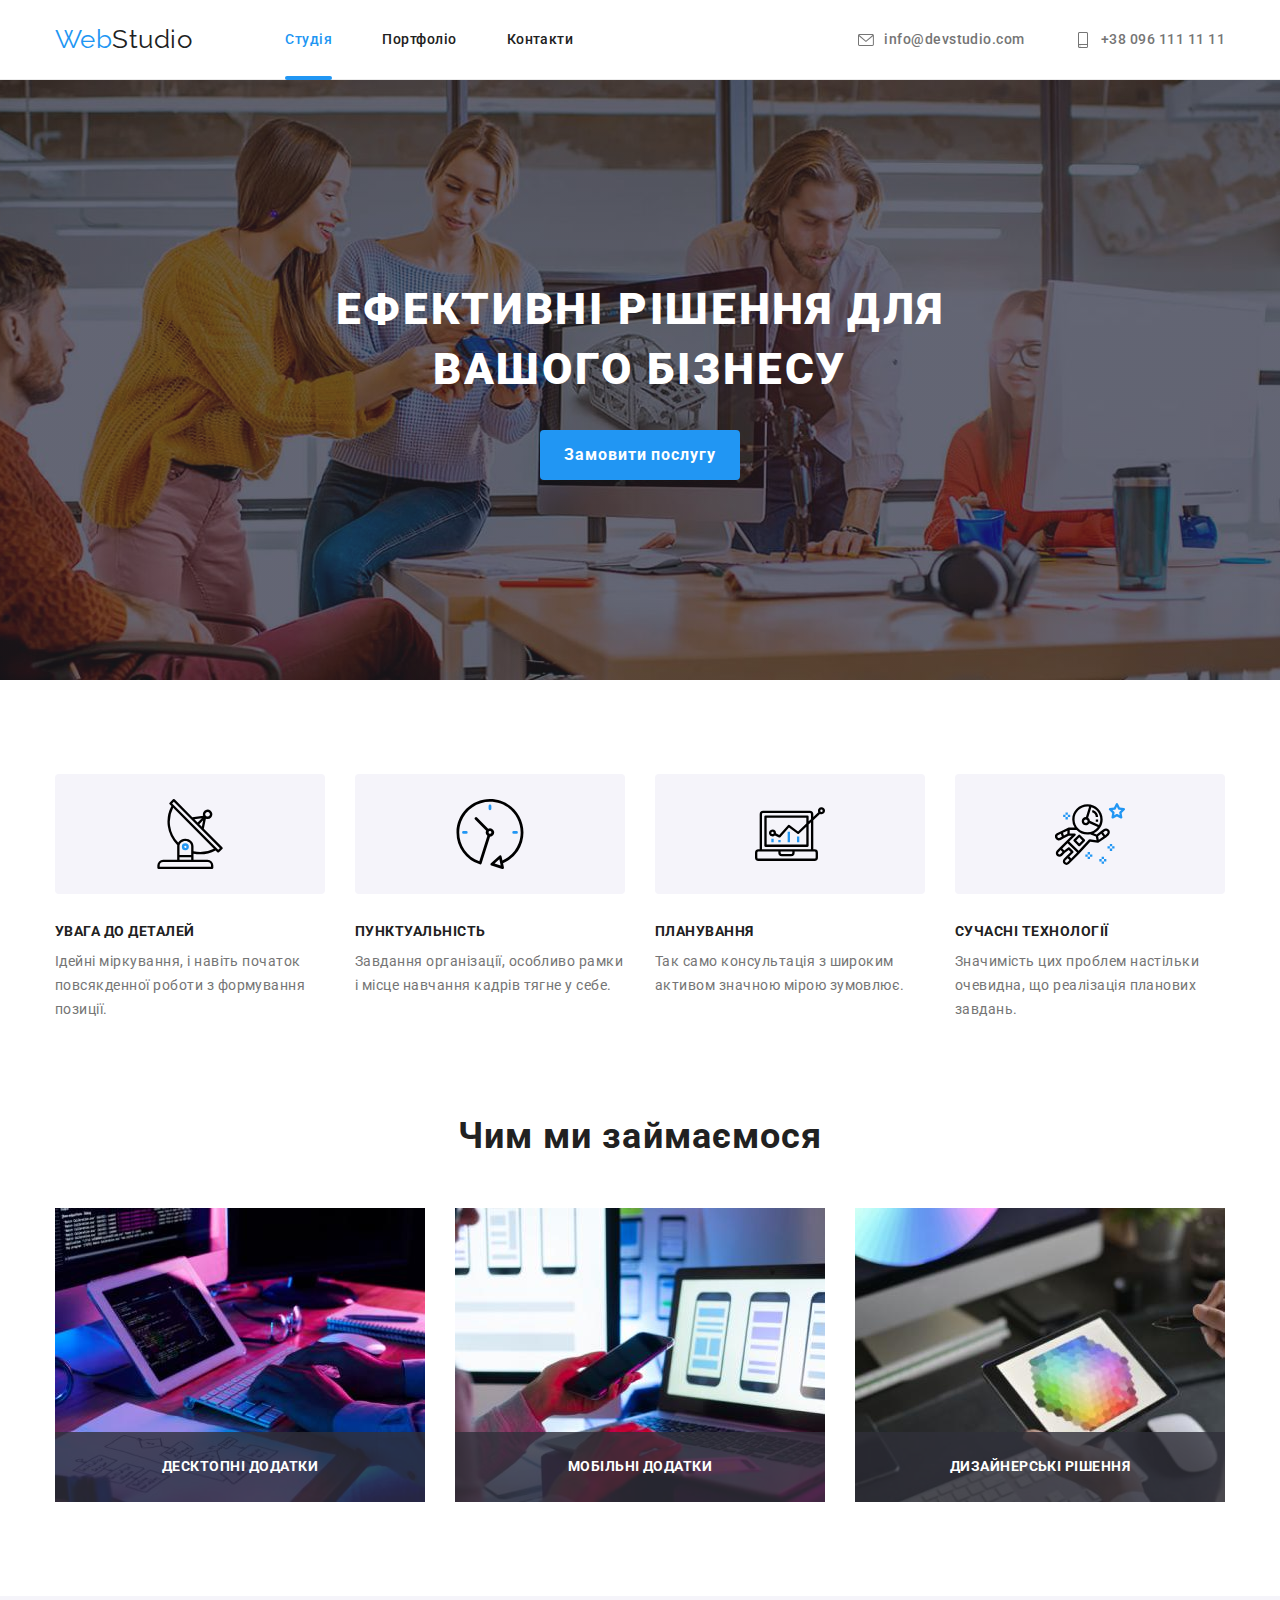
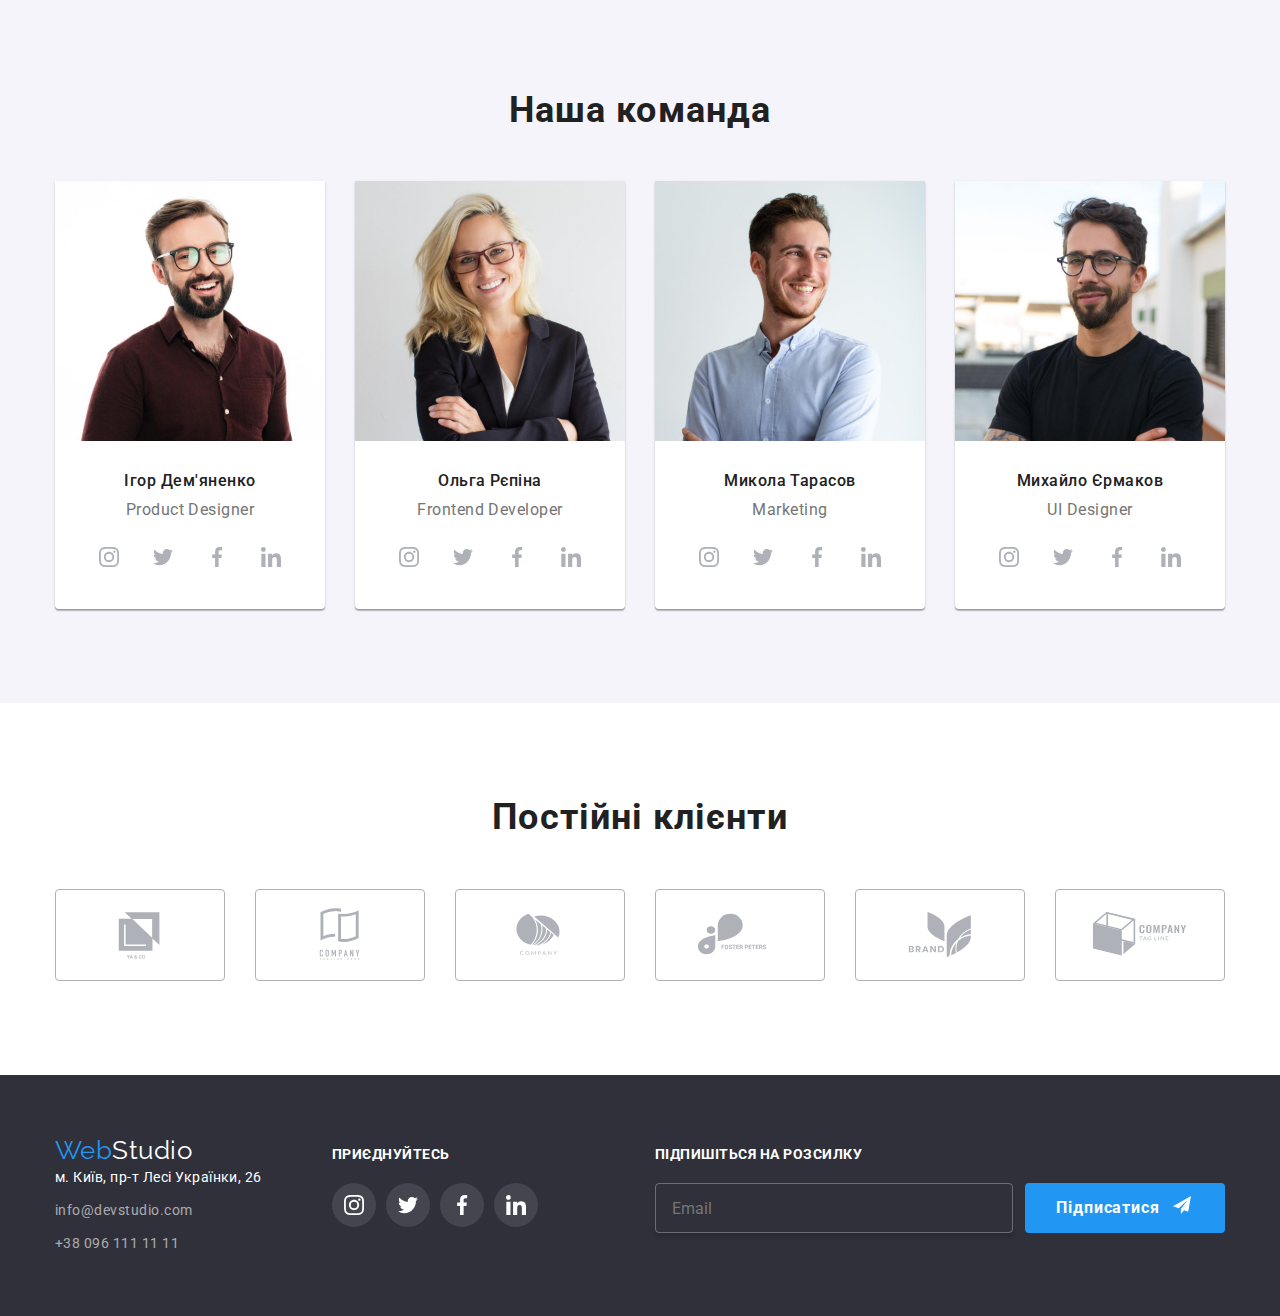
==== index.html @ f446b329 "hw7" ====
<!DOCTYPE html>
<html lang="ru">
  <head>
    <meta charset="UTF-8" />
    <meta http-equiv="X-UA-Compatible" content="IE=edge" />
    <meta name="viewport" content="width=device-width, initial-scale=1.0" />
    <title>Web Studio</title>
    <link href="https://fonts.googleapis.com/css2?family=Raleway:wght@700&family=Roboto:wght@400;500;700;900&display=swap"
      rel="stylesheet">
    <link rel="stylesheet" href="https://cdnjs.cloudflare.com/ajax/libs/modern-normalize/1.1.0/modern-normalize.min.css">
    <link rel="stylesheet" href="./css/main.min.css">
  </head>

  <body class="body">

    <!-- Header -->
    <header class="header">
      <div class="container container--header">
        <nav class="nav">
          <a href="./index.html" class="logo header__logo" lang="en"><span class="logo__word">Web</span>Studio</a>

          <ul class="menu list">
            <li class="menu__item"><a href="./index.html" class="menu__link link menu__item--current">Студія</a></li>
            <li class="menu__item"><a href="./portfolio.html" class="menu__link link">Портфоліо</a></li>
            <li class="menu__item"><a href="" class="menu__link link">Контакти</a></li>
          </ul>
        </nav>

        <ul class="contact list">
          <li class="contact__item">
            <a href="mailto:info@devstudio.com" class="contact__link link">
              <svg class="contact__icon" width="16" height="16">
                <use href="./images/icons.svg#envelope"></use>
              </svg>info@devstudio.com
            </a>
          </li>
          <li class="contact__item">
            <a href="tel:+380961111111" class="contact__link link">
              <svg class="contact__icon" width="16" height="16">
                <use href="./images/icons.svg#smartphone"></use>
              </svg>+38 096 111 11 11
            </a>
            </li>
        </ul>
      </div>
    </header>
    
    <!-- Main content -->
    <main class="main">
      
      <!-- Hero -->
      <section class="hero">
        <div class="container container--hero">
          <h1 class="hero__title">Ефективні рішення для вашого бізнесу</h1>
          <button type="button" class="btn" data-modal-open>Замовити послугу</button>
        </div>
      </section>
      
      <!-- Features -->
      <section class="feature">
        <div class="container">
          <h2 class="feature__heading visually-hidden">Особливості</h2>
          
          <ul class="feature__list list">
            <li class="feature__item">
              <div class="feature__thumb">
                <svg class="feature__icon">
                  <use href="./images/icons.svg#antenna"></use>
                </svg>
              </div>
              <h3 class="feature__title">УВАГА ДО ДЕТАЛЕЙ</h3>
              <p class="feature__text">Ідейні міркування, і навіть початок повсякденної роботи з формування позиції.</p>
            </li>
          
            <li class="feature__item">
              <div class="feature__thumb">
                <svg class="feature__icon">
                  <use href="./images/icons.svg#clock"></use>
                </svg>
              </div>
              <h3 class="feature__title">Пунктуальність</h3>
              <p class="feature__text">Завдання організації, особливо рамки і місце навчання кадрів тягне у себе.</p>
            </li>
          
            <li class="feature__item">
              <div class="feature__thumb">
                <svg class="feature__icon">
                  <use href="./images/icons.svg#diagram"></use>
                </svg>
              </div>
              <h3 class="feature__title">ПЛАНУВАННЯ</h3>
              <p class="feature__text">Так само консультація з широким активом значною мірою зумовлює.</p>
            </li>
          
            <li class="feature__item">
              <div class="feature__thumb">
                <svg class="feature__icon">
                  <use href="./images/icons.svg#astronaut"></use>
                </svg>
              </div>
              <h3 class="feature__title">СУЧАСНІ ТЕХНОЛОГІЇ</h3>
              <p class="feature__text">Значимість цих проблем настільки очевидна, що реалізація планових завдань.</p>
            </li>
          </ul>
        </div>
      </section>
      
      <!-- About -->
      <section class="about">
        <div class="container">
          <h2 class="about__heading">Чим ми займаємося</h2>
          
          <ul class="about__list list">
            <li class="about__item">
              <img class="img" src="./images/box1.jpg" alt="Десктопні додатки" width="370">
              <h3 class="about__title">Десктопні додатки</h3>
            </li>
            <li class="about__item">
              <img class="img" src="./images/box2.jpg" alt="Мобільні додатки" width="370">
              <h3 class="about__title">Мобільні додатки</h3>
            </li>
            <li class="about__item">
              <img class="img" src="./images/box3.jpg" alt="Дизайнерські рішення" width="370">
              <h3 class="about__title">Дизайнерські рішення</h3>
            </li>
          </ul>
        </div>
      </section>
      
      <!-- Team -->
      <section class="team">
        <div class="container">
          <h2 class="team__heading">Наша команда</h2>
          
          <ul class="team__list list">
            <li class="team__card">
              <img class="img" src="./images/igor-demyanenko.jpg" alt="Ігор Дем'яненко" width="270" height="260">
              <div class="team__card-desc">
                <h3 class="team__card-title">Ігор Дем'яненко</h3>
                <p lang="en" class="team__card-text">Product Designer</p>
                <ul class="social list">
                  <li class="social__item">
                    <a class="social__link" href="">
                      <svg class="social__icon">
                        <use href="./images/icons.svg#instagram"></use>
                      </svg>
                    </a>
                  </li>
                  <li class="social__item">
                    <a class="social__link" href="">
                      <svg class="social__icon">
                        <use href="./images/icons.svg#twitter"></use>
                      </svg>
                    </a>
                  </li>
                  <li class="social__item">
                    <a class="social__link" href="">
                      <svg class="social__icon">
                        <use href="./images/icons.svg#facebook"></use>
                      </svg>
                    </a>
                  </li>
                  <li class="social__item">
                    <a class="social__link" href="">
                      <svg class="social__icon">
                        <use href="./images/icons.svg#linkedin"></use>
                      </svg>
                    </a>
                  </li>
                </ul>
              </div>
            </li>
          
            <li class="team__card">
              <img class="img" src="./images/olga-repina.jpg" alt="Ольга Рєпіна" width="270" height="260">
              <div class="team__card-desc">
                <h3 class="team__card-title">Ольга Рєпіна</h3>
                <p lang="en" class="team__card-text">Frontend Developer</p>
                <ul class="social list">
                  <li class="social__item">
                    <a class="social__link" href="">
                      <svg class="social__icon">
                        <use href="./images/icons.svg#instagram"></use>
                      </svg>
                    </a>
                  </li>
                  <li class="social__item">
                    <a class="social__link" href="">
                      <svg class="social__icon">
                        <use href="./images/icons.svg#twitter"></use>
                      </svg>
                    </a>
                  </li>
                  <li class="social__item">
                    <a class="social__link" href="">
                      <svg class="social__icon">
                        <use href="./images/icons.svg#facebook"></use>
                      </svg>
                    </a>
                  </li>
                  <li class="social__item">
                    <a class="social__link" href="">
                      <svg class="social__icon">
                        <use href="./images/icons.svg#linkedin"></use>
                      </svg>
                    </a>
                  </li>
                </ul>
              </div>
            </li>
          
            <li class="team__card">
              <img class="img" src="./images/nikolay-tarasov.jpg" alt="Микола Тарасов" width="270" height="260">
              <div class="team__card-desc">
                <h3 class="team__card-title">Микола Тарасов</h3>
                <p lang="en" class="team__card-text">Marketing</p>
                <ul class="social list">
                  <li class="social__item">
                    <a class="social__link" href="">
                      <svg class="social__icon">
                        <use href="./images/icons.svg#instagram"></use>
                      </svg>
                    </a>
                  </li>
                  <li class="social__item">
                    <a class="social__link" href="">
                      <svg class="social__icon">
                        <use href="./images/icons.svg#twitter"></use>
                      </svg>
                    </a>
                  </li>
                  <li class="social__item">
                    <a class="social__link" href="">
                      <svg class="social__icon">
                        <use href="./images/icons.svg#facebook"></use>
                      </svg>
                    </a>
                  </li>
                  <li class="social__item">
                    <a class="social__link" href="">
                      <svg class="social__icon">
                        <use href="./images/icons.svg#linkedin"></use>
                      </svg>
                    </a>
                  </li>
                </ul>
              </div>
            </li>
          
            <li class="team__card">
              <img class="img" src="./images/mikhail-ermakov.jpg" alt="Михайло Єрмаков" width="270" height="260">
              <div class="team__card-desc">
                <h3 class="team__card-title">Михайло Єрмаков</h3>
                <p lang="en" class="team__card-text">UI Designer</p>
                <ul class="social list">
                  <li class="social__item">
                    <a class="social__link" href="">
                      <svg class="social__icon">
                        <use href="./images/icons.svg#instagram"></use>
                      </svg>
                    </a>
                  </li>
                  <li class="social__item">
                    <a class="social__link" href="">
                      <svg class="social__icon">
                        <use href="./images/icons.svg#twitter"></use>
                      </svg>
                    </a>
                  </li>
                  <li class="social__item">
                    <a class="social__link" href="">
                      <svg class="social__icon">
                        <use href="./images/icons.svg#facebook"></use>
                      </svg>
                    </a>
                  </li>
                  <li class="social__item">
                    <a class="social__link" href="">
                      <svg class="social__icon">
                        <use href="./images/icons.svg#linkedin"></use>
                      </svg>
                    </a>
                  </li>
                </ul>
              </div>
            </li>
          </ul>
        </div>
      </section>

      <!-- Clients -->
      <section class="client">
        <div class="container">
          <h2 class="client__heading">Постійні клієнти</h2>
      
          <ul class="client__list list">
            <li class="client__item">
              <a class="client__link link" href="">
                <svg class="client__icon">
                  <use href="./images/icons.svg#client-1"></use>
                </svg>
              </a>
            </li>
            <li class="client__item">
              <a class="client__link link" href="">
                <svg class="client__icon">
                  <use href="./images/icons.svg#client-2"></use>
                </svg>
              </a>
            </li>
            <li class="client__item">
              <a class="client__link link" href="">
                <svg class="client__icon">
                  <use href="./images/icons.svg#client-3"></use>
                </svg>
              </a>
            </li>
            <li class="client__item">
              <a class="client__link link" href="">
                <svg class="client__icon">
                  <use href="./images/icons.svg#client-4"></use>
                </svg>
              </a>
            </li>
            <li class="client__item">
              <a class="client__link link" href="">
                <svg class="client__icon">
                  <use href="./images/icons.svg#client-5"></use>
                </svg>
              </a>
            </li>
            <li class="client-list">
              <a class="client__link link" href="">
                <svg class="client__icon">
                  <use href="./images/icons.svg#client-6"></use>
                </svg>
              </a>
            </li>
          </ul>
        </div>
      </section>

    </main>
   
    <!-- Footer -->
    <footer class="footer">
      <div class="container container--footer">
        
        <div class="footer__wrap">
          <div class="footer__main">
          
            <!-- Footer Logo -->
            <a href="./index.html" class="logo logo--accent" lang="en"><span class="logo__word">Web</span>Studio</a>
          
            <!-- Address and contacts -->
            <address>
              <ul class="list">
                <li class="footer__item"><a class="footer__address" href="https://goo.gl/maps/BrZeRLE5wpfTbAKm7"
                    rel="nofollow noopener noreferrer">м. Київ, пр-т Лесі Українки, 26</a></li>
                <li class="footer__item"><a href="mailto:info@devstudio.com" class="footer__link link">info@devstudio.com</a></li>
                <li class="footer__item"><a href="tel:+380961111111" class="footer__link link">+38 096 111 11 11</a></li>
              </ul>
            </address>
          </div>
          
          <!-- Socials -->
          <div class="footer__join">
            <strong class="footer__title">приєднуйтесь</strong>
            <ul class="social list">
              <li class="social__item">
                <a class="social__link social__link--footer" href="">
                  <svg class="social__icon">
                    <use href="./images/icons.svg#instagram"></use>
                  </svg>
                </a>
              </li>
              <li class="social__item">
                <a class="social__link social__link--footer" href="">
                  <svg class="social__icon">
                    <use href="./images/icons.svg#twitter"></use>
                  </svg>
                </a>
              </li>
              <li class="social__item">
                <a class="social__link social__link--footer" href="">
                  <svg class="social__icon">
                    <use href="./images/icons.svg#facebook"></use>
                  </svg>
                </a>
              </li>
              <li class="social__item">
                <a class="social__link social__link--footer" href="">
                  <svg class="social__icon">
                    <use href="./images/icons.svg#linkedin"></use>
                  </svg>
                </a>
              </li>
            </ul>
          </div>
        </div>

        <!-- Subscribe -->
        <form action="#" class="subs-form js-speaker-form">
          <div class="subs-form__field">
            <label for="subs" class="subs-form__title footer__title">Підпишіться на розсилку</label>
            <input class="subs-form__input" type="email" name="email" id="subs" placeholder="Email">
          </div>
          <button type="submit" class="btn subs-form__btn">Підписатися
            <svg class="subs-form__icon" width="24" height="24">
              <use href="./images/icons.svg#send"></use>
            </svg>
          </button>
        </form>

      </div>
    </footer>  
    
    <!-- Modal Box -->
    <div class="backdrop backdrop--is-hidden" data-modal>
      <div class="modal">
        <button class="modal__btn" data-modal-close>
          <svg class="icon__close">
            <use href="./images/icons.svg#close"></use>
          </svg>
        </button>
    
        <form action="#" class="form js-speaker-form">
          <p class="form__title">Залиште свої дані, ми вам передзвонимо</p>
    
          <div class="form__field">
            <label for="name" class="form__label">Імя</label>
            <div class="form__wrap">
              <input class="form__input" type="text" name="name" id="name" required>
              <svg class="form__icon" width="18" height="18">
                <use href="./images/icons.svg#person"></use>
              </svg>
            </div>
          </div>
    
          <div class="form__field">
            <label for="phone" class="form__label">Телефон</label>
            <div class="form__wrap">
              <input class="form__input" type="tel" name="phone" id="phone">
              <svg class="form__icon" width="18" height="18">
                <use href="./images/icons.svg#phone"></use>
              </svg>
            </div>
          </div>
    
          <div class="form__field">
            <label for="email" class="form__label">Пошта</label>
            <div class="form__wrap">
              <input class="form__input" type="email" name="email" id="email" required>
              <svg class="form__icon" width="18" height="18">
                <use href="./images/icons.svg#email-form"></use>
              </svg>
            </div>
          </div>
    
          <div class="form__field form__field--textarea">
            <label class="form__label" for="comment">Комментар</label>
            <textarea class="form__textarea" name="comment" id="comment" placeholder="Введіть текст"></textarea>
          </div>
    
          <div class="form__checkbox">
            <input class="form__input-checkbox" type="checkbox" name="agreement" id="agreement" value="yes">
            <label for="agreement" class="form__label-checkbox">
              <span class="form__icon-check">
                <svg class="icon__check" width="16" height="15">
                  <use href="./images/icons.svg#icon-check"></use>
                </svg>
            </span>
            Погоджуюся з розсилкою та приймаю <a class="form__link" href="#"> Умови договору</a></label>
          </div>
    
          <button class="btn" type="submit">Відправити</button>
    
        </form>
      </div>
    </div>

    <script src="./js/header-fixed.js"></script>
    <script src="./js/modal.js"></script>
    <script src="./js/js-speaker-form.js"></script>
  </body>
</html>
---- css/main.min.css ----
:root{--main-font: Roboto, sans-serif;--logo-font: Raleway, sans-serif;--main-text-color: #212121;--secondary-text-color: #757575;--accent-color: #2196f3;--accent-text-and-bg-color: #ffffff;--footer-text-color: rgba(255, 255, 255, 0.6);--footer-bg-color: #2f303a;--section-bg-color: #f5f4fa;--bg-color-card: #eeeeee;--icon-color: #afb1b8;--bg-icon-color: rgba(255, 255, 255, 0.1);--btn-hover-color: #188ce8;--overlay-card-color: rgba(33, 150, 243, 0.9);--duration: 250ms;--timing-function: cubic-bezier(0.4, 0, 0.2, 1)}h1,h2,h3,h4,h5,h6,p,ul{margin:0}.img{display:block;max-width:100%;height:auto}.list{padding:0;list-style:none}.link{text-decoration:none}input:-webkit-autofill,input:-webkit-autofill:hover,input:-webkit-autofill:focus,input:-webkit-autofill:active{-webkit-transition:background-color 5000s ease-in-out 0s;transition:background-color 5000s ease-in-out 0s;-webkit-box-shadow:0 0 0px 1000px var(--bg-color-card) inset}.visually-hidden{position:absolute;width:1px;height:1px;margin:-1px;border:0;padding:0;white-space:nowrap;-webkit-clip-path:inset(100%);clip-path:inset(100%);clip:rect(0 0 0 0);overflow:hidden}.body{font-family:var(--main-font);letter-spacing:.03em;background-color:var(--accent-text-and-bg-color);color:var(--main-text-color)}.container{margin:0 auto;padding-left:15px;padding-right:15px;width:1200px}.container--header{display:-webkit-box;display:-ms-flexbox;display:flex}.container--hero{width:696px;text-align:center}.container--footer{display:-webkit-box;display:-ms-flexbox;display:flex;-webkit-box-align:baseline;-ms-flex-align:baseline;align-items:baseline}.logo{font-family:var(--logo-font);font-size:26px;line-height:1.19;text-decoration:none;color:var(--main-text-color);-webkit-transition-property:color;transition-property:color;-webkit-transition-duration:var(--duration);transition-duration:var(--duration);-webkit-transition-timing-function:var(--timing-function);transition-timing-function:var(--timing-function)}.logo__word{color:var(--accent-color)}.logo--accent{color:#fff;-webkit-transition-property:color;transition-property:color;-webkit-transition-duration:var(--duration);transition-duration:var(--duration);-webkit-transition-timing-function:var(--timing-function);transition-timing-function:var(--timing-function)}.nav{display:-webkit-box;display:-ms-flexbox;display:flex;margin-right:auto}.menu{display:-webkit-box;display:-ms-flexbox;display:flex}.menu__item:not(:last-child){margin-right:50px}.menu__link{display:block;padding:32px 0;position:relative;font-weight:500;font-size:14px;line-height:1.14;color:var(--main-text-color);-webkit-transition-property:color;transition-property:color;-webkit-transition-duration:var(--duration);transition-duration:var(--duration);-webkit-transition-timing-function:var(--timing-function);transition-timing-function:var(--timing-function)}.menu__link:hover,.menu__link:focus{color:var(--accent-color)}.menu__item--current{color:var(--accent-color)}.menu__item--current::after{content:"";position:absolute;left:0;bottom:0;width:100%;height:4px;background:var(--accent-color);border-radius:2px}.contact{display:-webkit-box;display:-ms-flexbox;display:flex}.contact__item:not(:last-child){margin-right:50px}.contact__link{display:-webkit-box;display:-ms-flexbox;display:flex;-webkit-box-align:center;-ms-flex-align:center;align-items:center;padding:32px 0;font-weight:500;font-size:14px;line-height:1.14;color:var(--secondary-text-color);-webkit-transition-property:color;transition-property:color;-webkit-transition-duration:var(--duration);transition-duration:var(--duration);-webkit-transition-timing-function:var(--timing-function);transition-timing-function:var(--timing-function)}.contact__link:hover,.contact__link:focus{color:var(--accent-color)}.contact__icon{margin-right:10px;fill:currentColor}.social{display:-webkit-box;display:-ms-flexbox;display:flex;-webkit-box-pack:center;-ms-flex-pack:center;justify-content:center}.social__item:not(:last-child){margin-right:10px}.social__link{display:-webkit-box;display:-ms-flexbox;display:flex;-webkit-box-pack:center;-ms-flex-pack:center;justify-content:center;-webkit-box-align:center;-ms-flex-align:center;align-items:center;width:44px;height:44px;color:var(--icon-color);border-radius:50%;-webkit-transition-property:color,background-color;transition-property:color,background-color;-webkit-transition-duration:var(--duration);transition-duration:var(--duration);-webkit-transition-timing-function:var(--timing-function);transition-timing-function:var(--timing-function)}.social__link:hover,.social__link:focus{color:var(--accent-text-and-bg-color);background-color:var(--accent-color)}.social__icon{width:20px;height:20px;fill:currentColor}.social__link--footer{color:var(--accent-text-and-bg-color);background-color:var(--bg-icon-color)}.client__heading,.team__heading,.about__heading{margin-bottom:50px;font-weight:700;font-size:36px;line-height:1.16;text-align:center;letter-spacing:.03em}.btn{padding:10px 0;min-width:200px;min-height:50px;font-family:inherit;font-size:inherit;text-align:center;font-weight:700;line-height:1.87;letter-spacing:.06em;color:var(--accent-text-and-bg-color);background-color:var(--accent-color);border:0;border-radius:4px;cursor:pointer;-webkit-transition-property:color,background-color,-webkit-box-shadow;transition-property:color,background-color,-webkit-box-shadow;transition-property:color,background-color,box-shadow;transition-property:color,background-color,box-shadow,-webkit-box-shadow;-webkit-transition-duration:var(--duration);transition-duration:var(--duration);-webkit-transition-timing-function:var(--timing-function);transition-timing-function:var(--timing-function)}.btn:hover,.btn:focus{background-color:var(--btn-hover-color);-webkit-box-shadow:0px 4px 4px rgba(0,0,0,.15);box-shadow:0px 4px 4px rgba(0,0,0,.15)}.subs-form__btn{display:-webkit-box;display:-ms-flexbox;display:flex;-webkit-box-pack:center;-ms-flex-pack:center;justify-content:center;-webkit-box-align:center;-ms-flex-align:center;align-items:center;padding:10px 0}.filter__btn{padding:6px 22px;font-weight:500;line-height:1.62;background-color:var(--section-bg-color);border:0;border-radius:4px;cursor:pointer;-webkit-transition-property:color,background-color,-webkit-box-shadow;transition-property:color,background-color,-webkit-box-shadow;transition-property:color,background-color,box-shadow;transition-property:color,background-color,box-shadow,-webkit-box-shadow;-webkit-transition-duration:var(--duration);transition-duration:var(--duration);-webkit-transition-timing-function:var(--timing-function);transition-timing-function:var(--timing-function)}.filter__btn:hover,.filter__btn:focus,.filter__btn--current{background-color:var(--accent-color);color:var(--accent-text-and-bg-color);-webkit-box-shadow:0px 4px 4px rgba(0,0,0,.25);box-shadow:0px 4px 4px rgba(0,0,0,.25)}.hero{display:-webkit-box;display:-ms-flexbox;display:flex;-webkit-box-pack:center;-ms-flex-pack:center;justify-content:center;-webkit-box-align:center;-ms-flex-align:center;align-items:center;max-width:1600px;min-height:600px;margin-right:auto;margin-left:auto;background-color:var(--footer-bg-color);background-image:-webkit-gradient(linear, left top, right top, from(rgba(47, 48, 58, 0.4)), to(rgba(47, 48, 58, 0.4))),url(../images/main-bg.jpg);background-image:linear-gradient(to right, rgba(47, 48, 58, 0.4), rgba(47, 48, 58, 0.4)),url(../images/main-bg.jpg);background-repeat:no-repeat;background-position:center;background-size:cover}.hero__title{margin-bottom:30px;font-weight:900;font-size:44px;line-height:1.36;letter-spacing:.06em;text-transform:uppercase;color:var(--accent-text-and-bg-color)}.feature{padding-top:94px;padding-bottom:94px}.feature__list{display:-webkit-box;display:-ms-flexbox;display:flex;-ms-flex-wrap:wrap;flex-wrap:wrap;margin-right:-30px}.feature__item{-ms-flex-preferred-size:calc((100% - 120px)/4);flex-basis:calc((100% - 120px)/4);margin-right:30px}.feature__thumb{display:-webkit-box;display:-ms-flexbox;display:flex;-webkit-box-pack:center;-ms-flex-pack:center;justify-content:center;-webkit-box-align:center;-ms-flex-align:center;align-items:center;margin-bottom:30px;width:100%;height:120px;background-color:var(--section-bg-color);border-radius:4px}.feature__icon{width:70px;height:70px}.feature__title{margin-bottom:10px;font-weight:700;font-size:14px;line-height:1.14;text-transform:uppercase}.feature__text{font-size:14px;line-height:1.71;color:var(--secondary-text-color)}.about{padding-top:0;padding-bottom:94px}.about__list{display:-webkit-box;display:-ms-flexbox;display:flex}.about__item{position:relative}.about__item:not(:nth-child(3n)){margin-right:30px}.about__title{position:absolute;bottom:0;right:0;display:-webkit-box;display:-ms-flexbox;display:flex;-webkit-box-pack:center;-ms-flex-pack:center;justify-content:center;-webkit-box-align:center;-ms-flex-align:center;align-items:center;margin-bottom:0;width:100%;height:70px;font-size:14px;text-transform:uppercase;color:var(--accent-text-and-bg-color);background:rgba(47,48,58,.8)}.team{padding-top:94px;padding-bottom:94px;background-color:var(--section-bg-color)}.team__list{display:-webkit-box;display:-ms-flexbox;display:flex;margin-right:-30px;margin-bottom:-30px}.team__card{-ms-flex-preferred-size:calc((100% - 120px)/4);flex-basis:calc((100% - 120px)/4);margin-right:30px;margin-bottom:30px;background-color:var(--accent-text-and-bg-color);-webkit-box-shadow:0px 1px 3px rgba(0,0,0,.12),0px 1px 1px rgba(0,0,0,.14),0px 2px 1px rgba(0,0,0,.2);box-shadow:0px 1px 3px rgba(0,0,0,.12),0px 1px 1px rgba(0,0,0,.14),0px 2px 1px rgba(0,0,0,.2);border-radius:0px 0px 4px 4px}.team__card-desc{padding:30px 32px}.team__card-title{margin-bottom:10px;font-size:16px;font-weight:500;line-height:1.19;text-align:center}.team__card-text{margin-bottom:16px;font-size:16px;line-height:1.19;text-align:center;color:var(--secondary-text-color)}.client{padding-top:94px;padding-bottom:94px}.client__list{display:-webkit-box;display:-ms-flexbox;display:flex}.client__item:not(:last-child){margin-right:30px}.client__link{display:-webkit-box;display:-ms-flexbox;display:flex;-webkit-box-pack:center;-ms-flex-pack:center;justify-content:center;-webkit-box-align:center;-ms-flex-align:center;align-items:center;width:170px;height:92px;color:var(--icon-color);border:1px solid var(--icon-color);border-radius:4px;-webkit-transition-property:color,border-color;transition-property:color,border-color;-webkit-transition-duration:var(--duration);transition-duration:var(--duration);-webkit-transition-timing-function:var(--timing-function);transition-timing-function:var(--timing-function)}.client__link:hover,.client__link:focus{color:var(--accent-color);border-color:var(--accent-color)}.client__icon{width:106px;height:60px;fill:currentColor}.subs-form{display:-webkit-box;display:-ms-flexbox;display:flex;-webkit-box-align:end;-ms-flex-align:end;align-items:end;margin-left:auto}.subs-form__input{margin-right:12px;padding:15px 16px;width:358px;height:50px;border:1px solid rgba(255,255,255,.3);border-radius:4px;background-color:rgba(0,0,0,0);color:var(--accent-text-and-bg-color);-webkit-box-shadow:0px 4px 4px rgba(0,0,0,.15);box-shadow:0px 4px 4px rgba(0,0,0,.15);-webkit-transition-property:border-color;transition-property:border-color;-webkit-transition-duration:var(--duration);transition-duration:var(--duration);-webkit-transition-timing-function:var(--timing-function);transition-timing-function:var(--timing-function)}.subs-form__input:hover,.subs-form__input:focus{border-color:var(--accent-color);outline:-webkit-focus-ring-color auto 0px}.subs-form__icon{margin-left:10px}.filter{display:-webkit-box;display:-ms-flexbox;display:flex;-webkit-box-pack:center;-ms-flex-pack:center;justify-content:center;margin-bottom:50px}.filter__item:not(:last-child){margin-right:8px}.portfolio__section{padding-top:94px;padding-bottom:94px}.portfolio{display:-webkit-box;display:-ms-flexbox;display:flex;-ms-flex-wrap:wrap;flex-wrap:wrap;margin:-15px}.portfolio-card{margin:15px;-ms-flex-preferred-size:calc((100% - 90px)/3);flex-basis:calc((100% - 90px)/3)}.portfolio-card__link{display:block;color:var(--main-text-color);text-decoration:none;-webkit-transition-property:-webkit-box-shadow;transition-property:-webkit-box-shadow;transition-property:box-shadow;transition-property:box-shadow, -webkit-box-shadow;-webkit-transition-duration:var(--duration);transition-duration:var(--duration);-webkit-transition-timing-function:var(--timing-function);transition-timing-function:var(--timing-function)}.portfolio-card__link:hover,.portfolio-card__link:focus{-webkit-box-shadow:0px 1px 1px rgba(0,0,0,.12),0px 4px 4px rgba(0,0,0,.06),1px 4px 6px rgba(0,0,0,.16);box-shadow:0px 1px 1px rgba(0,0,0,.12),0px 4px 4px rgba(0,0,0,.06),1px 4px 6px rgba(0,0,0,.16)}.portfolio-card__thumb{position:relative;height:100%;overflow:hidden}.overlay{position:absolute;left:0;bottom:0;width:100%;height:100%;background:var(--overlay-card-color);-webkit-transform:translateY(101%);transform:translateY(101%);-webkit-transition-property:-webkit-transform;transition-property:-webkit-transform;transition-property:transform;transition-property:transform, -webkit-transform;-webkit-transition-duration:var(--duration);transition-duration:var(--duration);-webkit-transition-timing-function:var(--timing-function);transition-timing-function:var(--timing-function);overflow-y:auto}.overlay__text{padding:63px 24px 24px;text-align:left;font-size:18px;line-height:1.56;color:var(--accent-text-and-bg-color)}.portfolio-card__link:hover .overlay,.portfolio-card__link:focus .overlay{-webkit-transform:translateY(0);transform:translateY(0)}.portfolio-card__body{padding:20px 24px;border:1px solid var(--bg-color-card);border-top:0}.portfolio-card__title{font-size:18px;line-height:2;letter-spacing:.06em}.portfolio-card__text{font-size:16px;line-height:1.87;color:var(--secondary-text-color)}.header{position:fixed;top:0;left:0;z-index:2;width:100%;border-bottom:1px solid #ececec;max-height:80px;background-color:var(--accent-text-and-bg-color)}.header__logo{padding:24px 0;margin-right:93px}.footer{padding:60px 0;background-color:var(--footer-bg-color)}.footer__wrap{display:-webkit-box;display:-ms-flexbox;display:flex;-webkit-box-align:baseline;-ms-flex-align:baseline;align-items:baseline}.footer__main{margin-right:70px}.footer__logo{display:block;margin-bottom:20px;color:var(--accent-text-and-bg-color)}.footer__item:not(:last-child){margin-bottom:9px}.footer__link{font-size:14px;line-height:1.71;font-style:normal;color:var(--footer-text-color);-webkit-transition-property:color;transition-property:color;-webkit-transition-duration:var(--duration);transition-duration:var(--duration);-webkit-transition-timing-function:var(--timing-function);transition-timing-function:var(--timing-function)}.footer__link:hover,.footer__link:focus{color:var(--accent-color)}.footer__address{font-size:14px;line-height:1.71;font-style:normal;color:var(--accent-text-and-bg-color);text-decoration:none;-webkit-transition-property:color;transition-property:color;-webkit-transition-duration:var(--duration);transition-duration:var(--duration);-webkit-transition-timing-function:var(--timing-function);transition-timing-function:var(--timing-function)}.footer__address:hover,.footer__address:focus{color:var(--accent-color)}.footer__title{display:block;margin-bottom:20px;color:var(--accent-text-and-bg-color);font-weight:700;font-size:14px;line-height:1.14;text-transform:uppercase;cursor:default}.backdrop{position:fixed;top:0;left:0;z-index:3;width:100%;height:100%;background:rgba(0,0,0,.2);opacity:1;-webkit-transition-property:opacity;transition-property:opacity;-webkit-transition-duration:var(--duration);transition-duration:var(--duration);-webkit-transition-timing-function:var(--timing-function);transition-timing-function:var(--timing-function)}.backdrop--is-hidden{opacity:0;pointer-events:none}.modal{position:absolute;left:50%;top:50%;width:528px;height:581px;padding:40px;text-align:center;background-color:var(--accent-text-and-bg-color);-webkit-box-shadow:0px 1px 3px rgba(0,0,0,.12),0px 1px 1px rgba(0,0,0,.14),0px 2px 1px rgba(0,0,0,.2);box-shadow:0px 1px 3px rgba(0,0,0,.12),0px 1px 1px rgba(0,0,0,.14),0px 2px 1px rgba(0,0,0,.2);border-radius:4px;-webkit-transform:translate(-50%, -50%) scale(1);transform:translate(-50%, -50%) scale(1);-webkit-transition-property:-webkit-transform;transition-property:-webkit-transform;transition-property:transform;transition-property:transform, -webkit-transform;-webkit-transition-duration:var(--duration);transition-duration:var(--duration);-webkit-transition-timing-function:var(--timing-function);transition-timing-function:var(--timing-function)}.modal .backdrop--is-hidden{-webkit-transform:translate(-50%, -50%) scale(1.2);transform:translate(-50%, -50%) scale(1.2)}.icon__close{width:18px;height:18px;fill:currentColor}.form__title{display:block;margin-bottom:12px;font-size:20px;font-weight:700}.form__field{margin-bottom:10px;text-align:left}.form__field--textarea{margin-bottom:20px}.form__label{display:block;margin-bottom:4px;font-size:12px;line-height:1.17;letter-spacing:.01em;color:var(--secondary-text-color)}.form__wrap{position:relative}.form__input{padding-left:42px;width:100%;height:40px;background-color:rgba(0,0,0,0);border-radius:4px;border:1px solid rgba(33,33,33,.2);-webkit-transition-property:border-color;transition-property:border-color;-webkit-transition-duration:var(--duration);transition-duration:var(--duration);-webkit-transition-timing-function:var(--timing-function);transition-timing-function:var(--timing-function)}.form__input:hover,.form__input:focus{border-color:var(--accent-color);outline:-webkit-focus-ring-color auto 0px}.form__icon{position:absolute;left:0;top:50%;-webkit-transform:translate(50%, -50%);transform:translate(50%, -50%);width:18px;height:18px;fill:currentColor;-webkit-transition-property:fill;transition-property:fill;-webkit-transition-duration:var(--duration);transition-duration:var(--duration);-webkit-transition-timing-function:var(--timing-function);transition-timing-function:var(--timing-function)}.form__field:hover .form__icon,.form__field:focus .form__icon{fill:var(--accent-color)}.form__textarea{display:block;padding:12px 16px;width:100%;height:120px;font-size:12px;resize:none;background-color:rgba(0,0,0,0);border:1px solid rgba(33,33,33,.2);border-radius:4px;-webkit-transition-property:border-color;transition-property:border-color;-webkit-transition-duration:var(--duration);transition-duration:var(--duration);-webkit-transition-timing-function:var(--timing-function);transition-timing-function:var(--timing-function)}.form__textarea::-webkit-input-placeholder{font-size:14px;line-height:1.14;letter-spacing:.01em;color:rgba(117,117,117,.5)}.form__textarea::-moz-placeholder{font-size:14px;line-height:1.14;letter-spacing:.01em;color:rgba(117,117,117,.5)}.form__textarea:-ms-input-placeholder{font-size:14px;line-height:1.14;letter-spacing:.01em;color:rgba(117,117,117,.5)}.form__textarea::-ms-input-placeholder{font-size:14px;line-height:1.14;letter-spacing:.01em;color:rgba(117,117,117,.5)}.form__textarea::placeholder{font-size:14px;line-height:1.14;letter-spacing:.01em;color:rgba(117,117,117,.5)}.form__textarea:hover,.form__textarea:focus{border-color:var(--accent-color);outline:-webkit-focus-ring-color auto 0px}.form__checkbox{margin-bottom:30px}.form__input-checkbox{position:absolute;z-index:-1;opacity:0}.form__label-checkbox{display:-webkit-box;display:-ms-flexbox;display:flex;-webkit-box-pack:center;-ms-flex-pack:center;justify-content:center;-webkit-box-align:center;-ms-flex-align:center;align-items:center;font-size:14px;line-height:1.71}.form__icon-check{display:-webkit-box;display:-ms-flexbox;display:flex;-webkit-box-pack:center;-ms-flex-pack:center;justify-content:center;-webkit-box-align:center;-ms-flex-align:center;align-items:center}.icon__check{margin-right:7px;color:rgba(0,0,0,0);border:2px solid var(--main-text-color);border-radius:2px;cursor:pointer;-webkit-transition-property:background-color,border;transition-property:background-color,border;-webkit-transition-duration:var(--duration);transition-duration:var(--duration);-webkit-transition-timing-function:var(--timing-function);transition-timing-function:var(--timing-function)}.form__input-checkbox:checked+.form__label-checkbox .icon__check{background-color:var(--accent-color);border:none;-webkit-transition-property:-webkit-box-shadow;transition-property:-webkit-box-shadow;transition-property:box-shadow;transition-property:box-shadow, -webkit-box-shadow;-webkit-transition-duration:var(--duration);transition-duration:var(--duration);-webkit-transition-timing-function:var(--timing-function);transition-timing-function:var(--timing-function)}.form__input-checkbox:focus:checked+.form__label-checkbox .icon__check{-webkit-box-shadow:0 0 0 .2rem rgba(0,123,255,.25);box-shadow:0 0 0 .2rem rgba(0,123,255,.25);outline:-webkit-focus-ring-color auto 0px}.form__checkbox:hover .icon__check,.form__checkbox:focus-within .icon__check{border:2px solid var(--accent-color)}.form__link{color:var(--accent-color)}.modal__btn{display:-webkit-box;display:-ms-flexbox;display:flex;-webkit-box-align:center;-ms-flex-align:center;align-items:center;position:absolute;top:8px;right:8px;width:30px;height:30px;cursor:pointer;background-color:rgba(0,0,0,0);border:1px solid rgba(0,0,0,.1);border-radius:50%;-webkit-transition-property:color,-webkit-box-shadow,-webkit-transform;transition-property:color,-webkit-box-shadow,-webkit-transform;transition-property:color,box-shadow,transform;transition-property:color,box-shadow,transform,-webkit-box-shadow,-webkit-transform;-webkit-transition-duration:var(--duration);transition-duration:var(--duration);-webkit-transition-timing-function:var(--timing-function);transition-timing-function:var(--timing-function);-webkit-transform:scale(1);transform:scale(1)}.modal__btn:hover,.modal__btn:focus{color:var(--accent-color)}/*# sourceMappingURL=main.min.css.map */
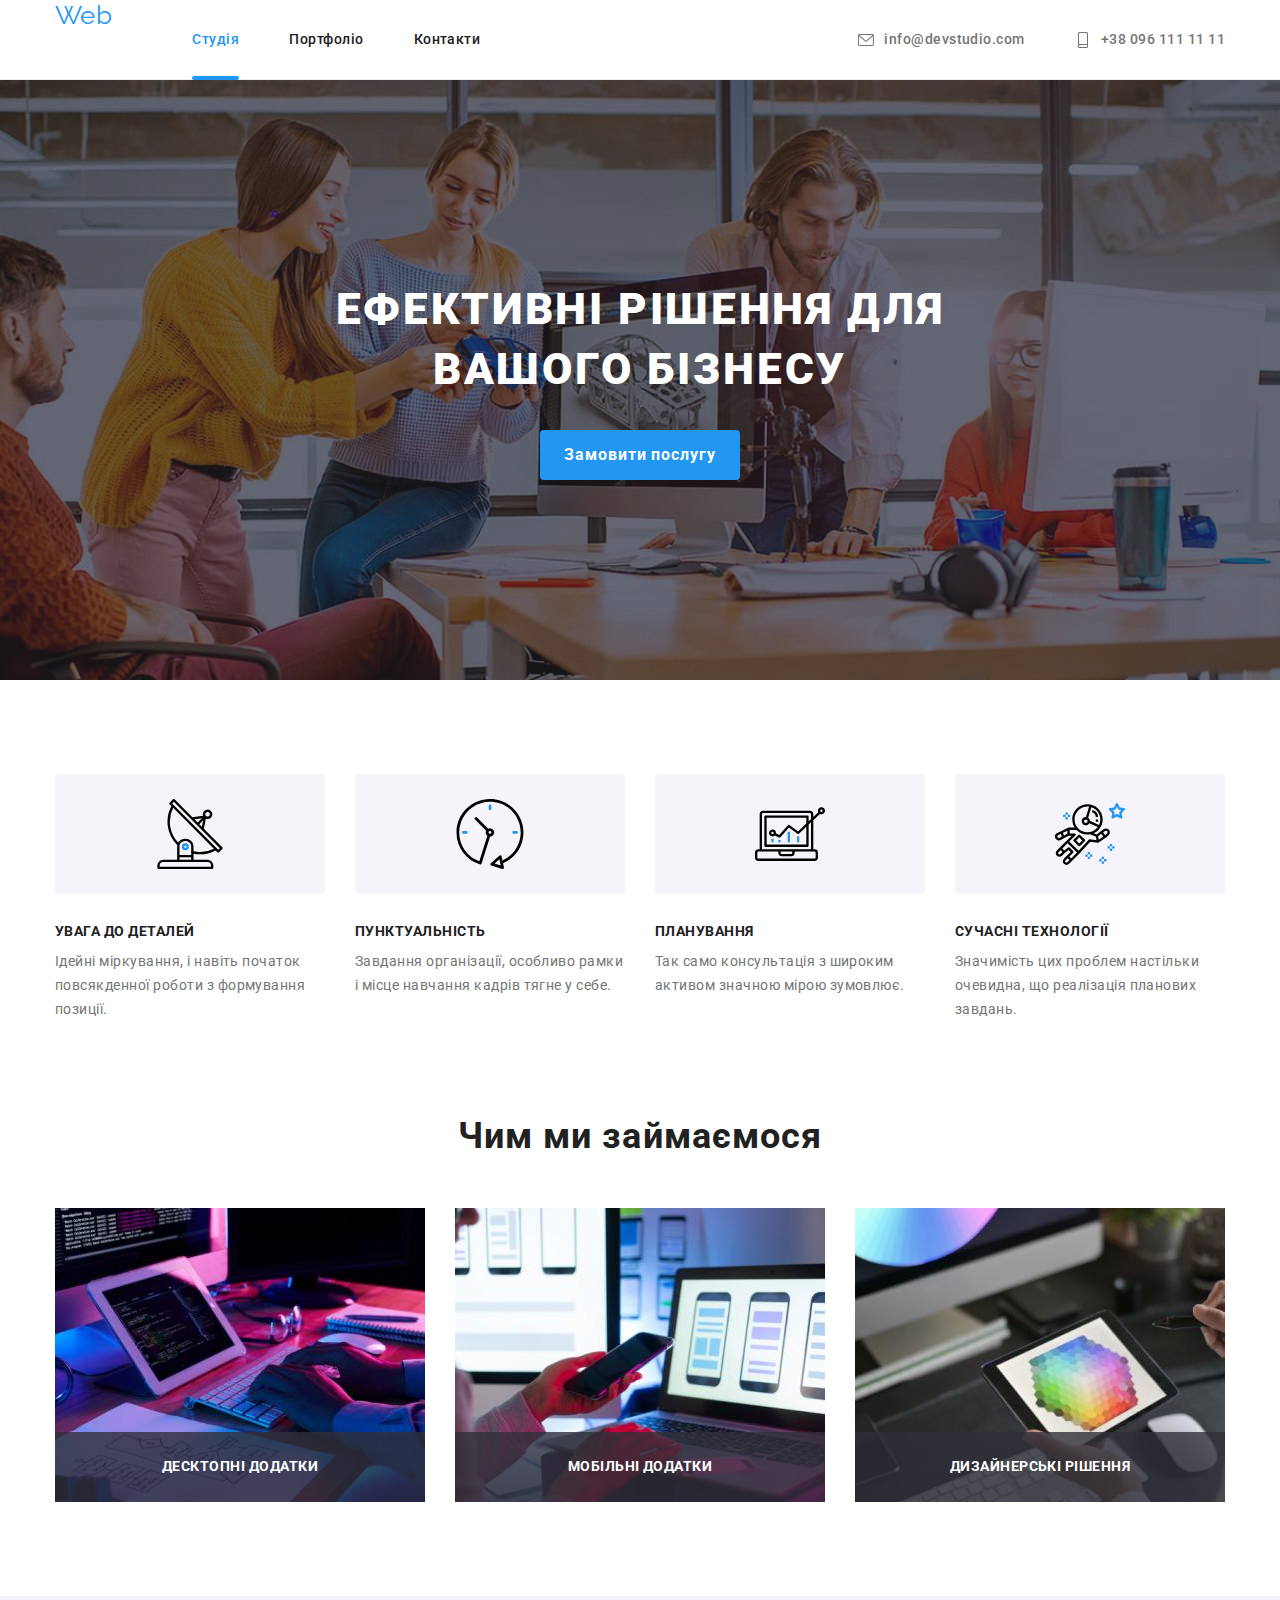
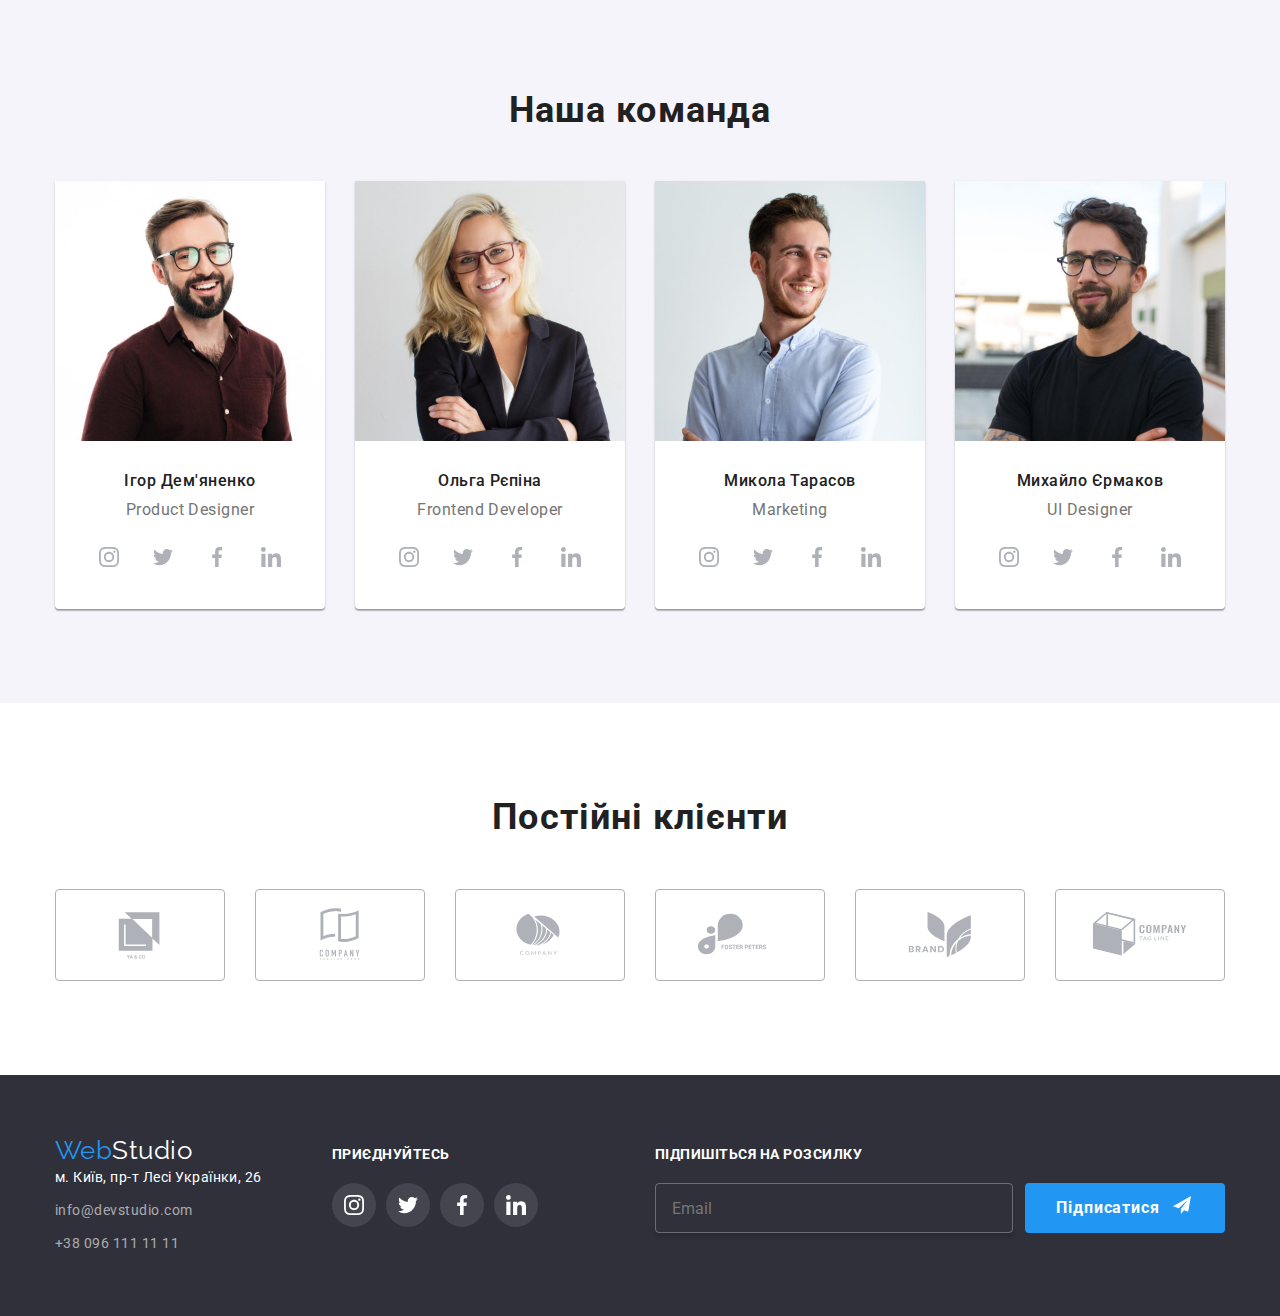
==== commit a417d8a9: "qwer" ====
--- a/index.html
+++ b/index.html
@@ -1,5 +1,5 @@
 <!DOCTYPE html>
-<html lang="ru">
+<html lang="uk">
   <head>
     <meta charset="UTF-8" />
     <meta http-equiv="X-UA-Compatible" content="IE=edge" />
@@ -17,7 +17,7 @@
     <header class="header">
       <div class="container container--header">
         <nav class="nav">
-          <a href="./index.html" class="logo header__logo" lang="en"><span class="logo__word">Web</span>Studio</a>
+          <a href="./index.html" class="logo logo--accent" lang="en"><span class="logo__word">Web</span>Studio</a>
 
           <ul class="menu list">
             <li class="menu__item"><a href="./index.html" class="menu__link link menu__item--current">Студія</a></li>
@@ -483,4 +483,5 @@
     <script src="./js/modal.js"></script>
     <script src="./js/js-speaker-form.js"></script>
   </body>
-</html>+</html>
+
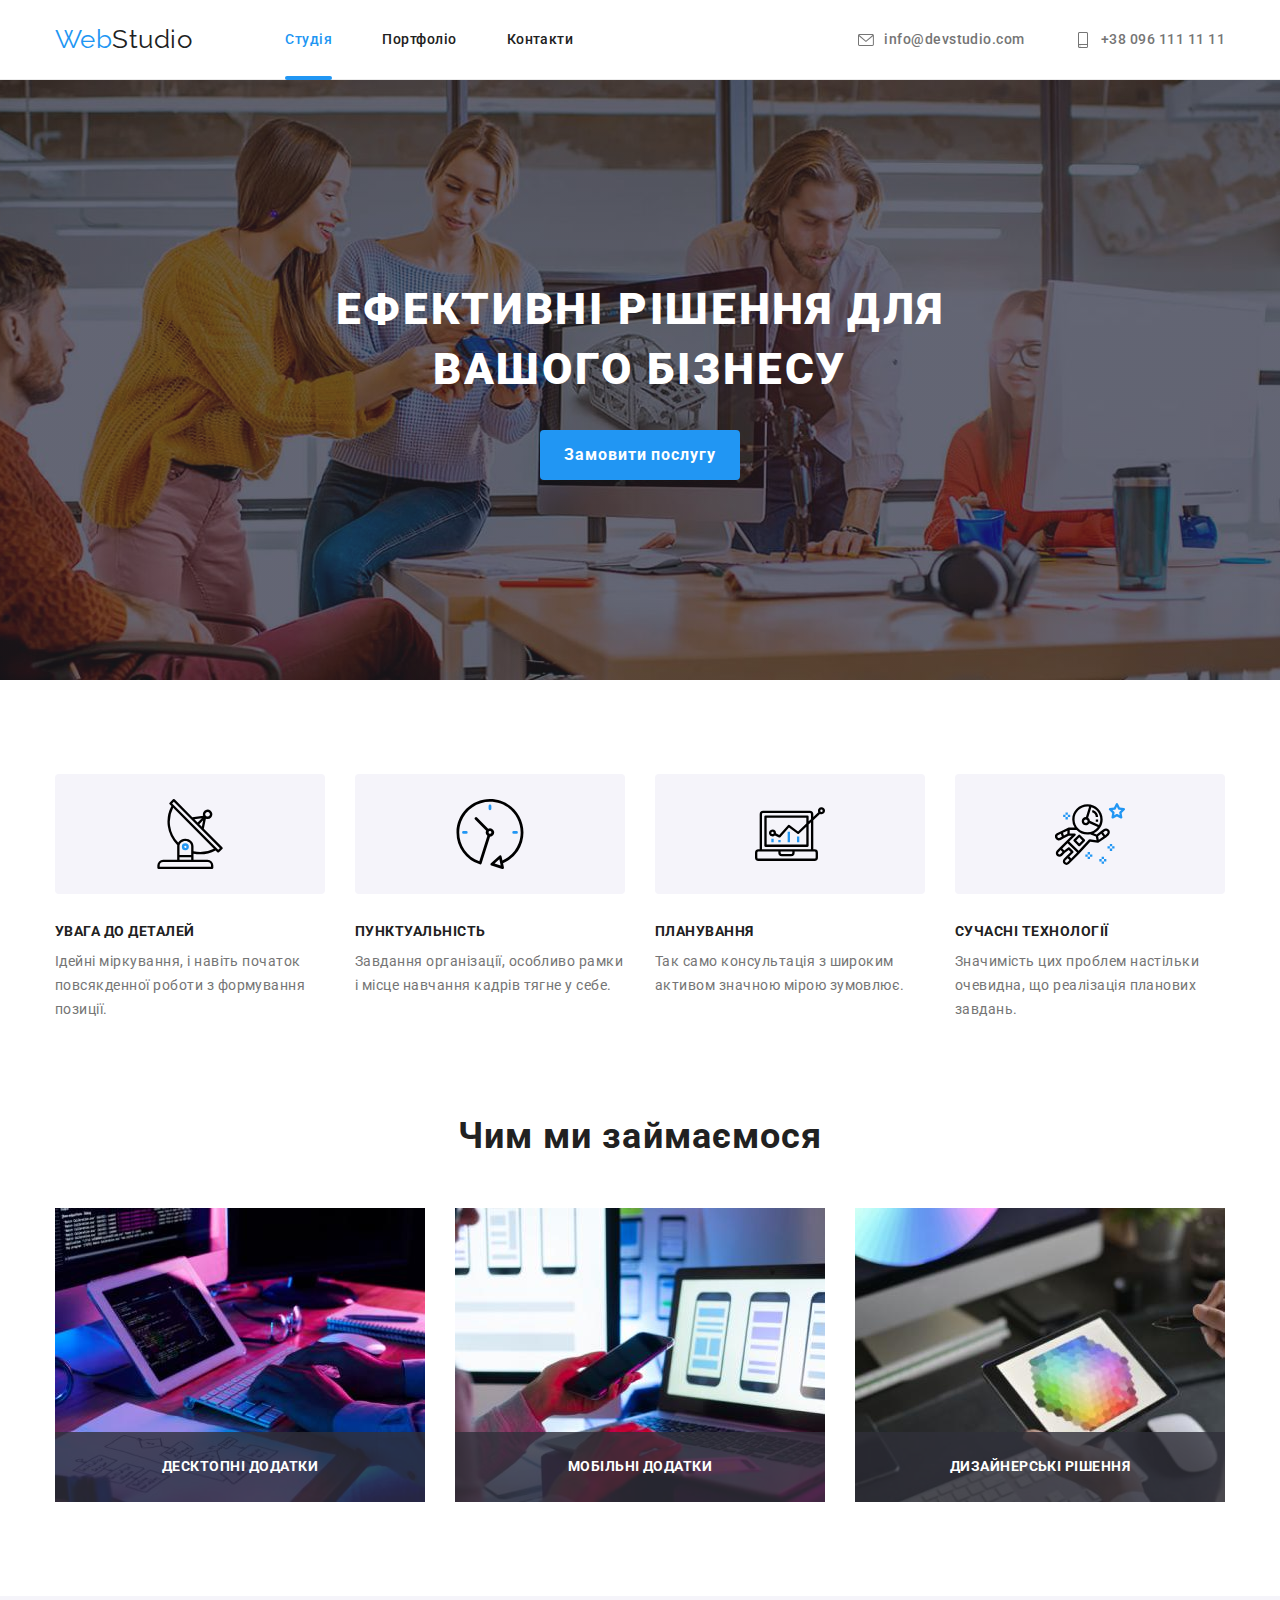
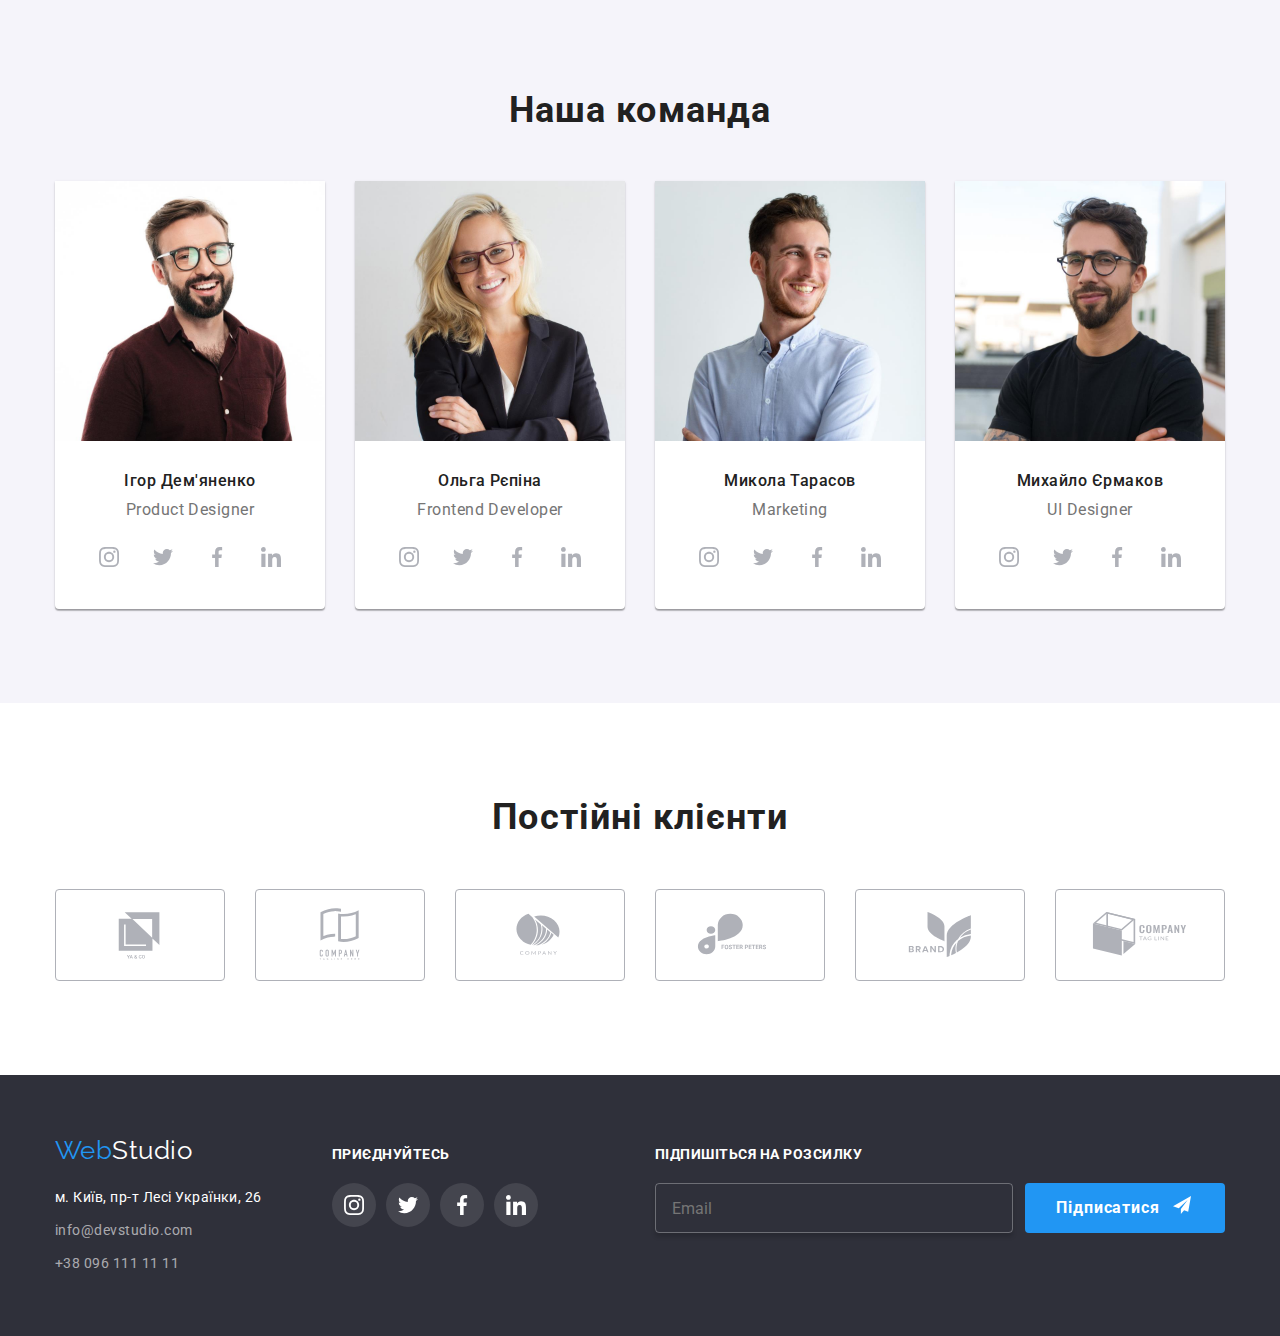
==== commit fea80760: "changes" ====
--- a/index.html
+++ b/index.html
@@ -17,7 +17,8 @@
     <header class="header">
       <div class="container container--header">
         <nav class="nav">
-          <a href="./index.html" class="logo logo--accent" lang="en"><span class="logo__word">Web</span>Studio</a>
+          <a href="./index.html" class="logo header__logo" lang="en"><span class="logo__word">Web</span>Studio</a>
+    
 
           <ul class="menu list">
             <li class="menu__item"><a href="./index.html" class="menu__link link menu__item--current">Студія</a></li>
@@ -350,7 +351,7 @@
           <div class="footer__main">
           
             <!-- Footer Logo -->
-            <a href="./index.html" class="logo logo--accent" lang="en"><span class="logo__word">Web</span>Studio</a>
+            <a href="./index.html" class="logo logo--accent footer__logo" lang="en"><span class="logo__word">Web</span>Studio</a>
           
             <!-- Address and contacts -->
             <address>
@@ -423,9 +424,9 @@
             <use href="./images/icons.svg#close"></use>
           </svg>
         </button>
-    
-        <form action="#" class="form js-speaker-form">
-          <p class="form__title">Залиште свої дані, ми вам передзвонимо</p>
+        <p class="form__title">Залиште свої дані, ми вам передзвонимо</p>
+        <form action="#" class="form">
+        
     
           <div class="form__field">
             <label for="name" class="form__label">Імя</label>
@@ -470,7 +471,7 @@
                   <use href="./images/icons.svg#icon-check"></use>
                 </svg>
             </span>
-            Погоджуюся з розсилкою та приймаю <a class="form__link" href="#"> Умови договору</a></label>
+            Погоджуюся з розсилкою та приймаю&nbsp<a class="form__link" href="#"> Умови договору</a></label>
           </div>
     
           <button class="btn" type="submit">Відправити</button>
@@ -478,10 +479,6 @@
         </form>
       </div>
     </div>
-
-    <script src="./js/header-fixed.js"></script>
     <script src="./js/modal.js"></script>
-    <script src="./js/js-speaker-form.js"></script>
   </body>
-</html>
-
+</html>--- a/css/main.min.css
+++ b/css/main.min.css
@@ -1 +1 @@
-:root{--main-font: Roboto, sans-serif;--logo-font: Raleway, sans-serif;--main-text-color: #212121;--secondary-text-color: #757575;--accent-color: #2196f3;--accent-text-and-bg-color: #ffffff;--footer-text-color: rgba(255, 255, 255, 0.6);--footer-bg-color: #2f303a;--section-bg-color: #f5f4fa;--bg-color-card: #eeeeee;--icon-color: #afb1b8;--bg-icon-color: rgba(255, 255, 255, 0.1);--btn-hover-color: #188ce8;--overlay-card-color: rgba(33, 150, 243, 0.9);--duration: 250ms;--timing-function: cubic-bezier(0.4, 0, 0.2, 1)}h1,h2,h3,h4,h5,h6,p,ul{margin:0}.img{display:block;max-width:100%;height:auto}.list{padding:0;list-style:none}.link{text-decoration:none}input:-webkit-autofill,input:-webkit-autofill:hover,input:-webkit-autofill:focus,input:-webkit-autofill:active{-webkit-transition:background-color 5000s ease-in-out 0s;transition:background-color 5000s ease-in-out 0s;-webkit-box-shadow:0 0 0px 1000px var(--bg-color-card) inset}.visually-hidden{position:absolute;width:1px;height:1px;margin:-1px;border:0;padding:0;white-space:nowrap;-webkit-clip-path:inset(100%);clip-path:inset(100%);clip:rect(0 0 0 0);overflow:hidden}.body{font-family:var(--main-font);letter-spacing:.03em;background-color:var(--accent-text-and-bg-color);color:var(--main-text-color)}.container{margin:0 auto;padding-left:15px;padding-right:15px;width:1200px}.container--header{display:-webkit-box;display:-ms-flexbox;display:flex}.container--hero{width:696px;text-align:center}.container--footer{display:-webkit-box;display:-ms-flexbox;display:flex;-webkit-box-align:baseline;-ms-flex-align:baseline;align-items:baseline}.logo{font-family:var(--logo-font);font-size:26px;line-height:1.19;text-decoration:none;color:var(--main-text-color);-webkit-transition-property:color;transition-property:color;-webkit-transition-duration:var(--duration);transition-duration:var(--duration);-webkit-transition-timing-function:var(--timing-function);transition-timing-function:var(--timing-function)}.logo__word{color:var(--accent-color)}.logo--accent{color:#fff;-webkit-transition-property:color;transition-property:color;-webkit-transition-duration:var(--duration);transition-duration:var(--duration);-webkit-transition-timing-function:var(--timing-function);transition-timing-function:var(--timing-function)}.nav{display:-webkit-box;display:-ms-flexbox;display:flex;margin-right:auto}.menu{display:-webkit-box;display:-ms-flexbox;display:flex}.menu__item:not(:last-child){margin-right:50px}.menu__link{display:block;padding:32px 0;position:relative;font-weight:500;font-size:14px;line-height:1.14;color:var(--main-text-color);-webkit-transition-property:color;transition-property:color;-webkit-transition-duration:var(--duration);transition-duration:var(--duration);-webkit-transition-timing-function:var(--timing-function);transition-timing-function:var(--timing-function)}.menu__link:hover,.menu__link:focus{color:var(--accent-color)}.menu__item--current{color:var(--accent-color)}.menu__item--current::after{content:"";position:absolute;left:0;bottom:0;width:100%;height:4px;background:var(--accent-color);border-radius:2px}.contact{display:-webkit-box;display:-ms-flexbox;display:flex}.contact__item:not(:last-child){margin-right:50px}.contact__link{display:-webkit-box;display:-ms-flexbox;display:flex;-webkit-box-align:center;-ms-flex-align:center;align-items:center;padding:32px 0;font-weight:500;font-size:14px;line-height:1.14;color:var(--secondary-text-color);-webkit-transition-property:color;transition-property:color;-webkit-transition-duration:var(--duration);transition-duration:var(--duration);-webkit-transition-timing-function:var(--timing-function);transition-timing-function:var(--timing-function)}.contact__link:hover,.contact__link:focus{color:var(--accent-color)}.contact__icon{margin-right:10px;fill:currentColor}.social{display:-webkit-box;display:-ms-flexbox;display:flex;-webkit-box-pack:center;-ms-flex-pack:center;justify-content:center}.social__item:not(:last-child){margin-right:10px}.social__link{display:-webkit-box;display:-ms-flexbox;display:flex;-webkit-box-pack:center;-ms-flex-pack:center;justify-content:center;-webkit-box-align:center;-ms-flex-align:center;align-items:center;width:44px;height:44px;color:var(--icon-color);border-radius:50%;-webkit-transition-property:color,background-color;transition-property:color,background-color;-webkit-transition-duration:var(--duration);transition-duration:var(--duration);-webkit-transition-timing-function:var(--timing-function);transition-timing-function:var(--timing-function)}.social__link:hover,.social__link:focus{color:var(--accent-text-and-bg-color);background-color:var(--accent-color)}.social__icon{width:20px;height:20px;fill:currentColor}.social__link--footer{color:var(--accent-text-and-bg-color);background-color:var(--bg-icon-color)}.client__heading,.team__heading,.about__heading{margin-bottom:50px;font-weight:700;font-size:36px;line-height:1.16;text-align:center;letter-spacing:.03em}.btn{padding:10px 0;min-width:200px;min-height:50px;font-family:inherit;font-size:inherit;text-align:center;font-weight:700;line-height:1.87;letter-spacing:.06em;color:var(--accent-text-and-bg-color);background-color:var(--accent-color);border:0;border-radius:4px;cursor:pointer;-webkit-transition-property:color,background-color,-webkit-box-shadow;transition-property:color,background-color,-webkit-box-shadow;transition-property:color,background-color,box-shadow;transition-property:color,background-color,box-shadow,-webkit-box-shadow;-webkit-transition-duration:var(--duration);transition-duration:var(--duration);-webkit-transition-timing-function:var(--timing-function);transition-timing-function:var(--timing-function)}.btn:hover,.btn:focus{background-color:var(--btn-hover-color);-webkit-box-shadow:0px 4px 4px rgba(0,0,0,.15);box-shadow:0px 4px 4px rgba(0,0,0,.15)}.subs-form__btn{display:-webkit-box;display:-ms-flexbox;display:flex;-webkit-box-pack:center;-ms-flex-pack:center;justify-content:center;-webkit-box-align:center;-ms-flex-align:center;align-items:center;padding:10px 0}.filter__btn{padding:6px 22px;font-weight:500;line-height:1.62;background-color:var(--section-bg-color);border:0;border-radius:4px;cursor:pointer;-webkit-transition-property:color,background-color,-webkit-box-shadow;transition-property:color,background-color,-webkit-box-shadow;transition-property:color,background-color,box-shadow;transition-property:color,background-color,box-shadow,-webkit-box-shadow;-webkit-transition-duration:var(--duration);transition-duration:var(--duration);-webkit-transition-timing-function:var(--timing-function);transition-timing-function:var(--timing-function)}.filter__btn:hover,.filter__btn:focus,.filter__btn--current{background-color:var(--accent-color);color:var(--accent-text-and-bg-color);-webkit-box-shadow:0px 4px 4px rgba(0,0,0,.25);box-shadow:0px 4px 4px rgba(0,0,0,.25)}.hero{display:-webkit-box;display:-ms-flexbox;display:flex;-webkit-box-pack:center;-ms-flex-pack:center;justify-content:center;-webkit-box-align:center;-ms-flex-align:center;align-items:center;max-width:1600px;min-height:600px;margin-right:auto;margin-left:auto;background-color:var(--footer-bg-color);background-image:-webkit-gradient(linear, left top, right top, from(rgba(47, 48, 58, 0.4)), to(rgba(47, 48, 58, 0.4))),url(../images/main-bg.jpg);background-image:linear-gradient(to right, rgba(47, 48, 58, 0.4), rgba(47, 48, 58, 0.4)),url(../images/main-bg.jpg);background-repeat:no-repeat;background-position:center;background-size:cover}.hero__title{margin-bottom:30px;font-weight:900;font-size:44px;line-height:1.36;letter-spacing:.06em;text-transform:uppercase;color:var(--accent-text-and-bg-color)}.feature{padding-top:94px;padding-bottom:94px}.feature__list{display:-webkit-box;display:-ms-flexbox;display:flex;-ms-flex-wrap:wrap;flex-wrap:wrap;margin-right:-30px}.feature__item{-ms-flex-preferred-size:calc((100% - 120px)/4);flex-basis:calc((100% - 120px)/4);margin-right:30px}.feature__thumb{display:-webkit-box;display:-ms-flexbox;display:flex;-webkit-box-pack:center;-ms-flex-pack:center;justify-content:center;-webkit-box-align:center;-ms-flex-align:center;align-items:center;margin-bottom:30px;width:100%;height:120px;background-color:var(--section-bg-color);border-radius:4px}.feature__icon{width:70px;height:70px}.feature__title{margin-bottom:10px;font-weight:700;font-size:14px;line-height:1.14;text-transform:uppercase}.feature__text{font-size:14px;line-height:1.71;color:var(--secondary-text-color)}.about{padding-top:0;padding-bottom:94px}.about__list{display:-webkit-box;display:-ms-flexbox;display:flex}.about__item{position:relative}.about__item:not(:nth-child(3n)){margin-right:30px}.about__title{position:absolute;bottom:0;right:0;display:-webkit-box;display:-ms-flexbox;display:flex;-webkit-box-pack:center;-ms-flex-pack:center;justify-content:center;-webkit-box-align:center;-ms-flex-align:center;align-items:center;margin-bottom:0;width:100%;height:70px;font-size:14px;text-transform:uppercase;color:var(--accent-text-and-bg-color);background:rgba(47,48,58,.8)}.team{padding-top:94px;padding-bottom:94px;background-color:var(--section-bg-color)}.team__list{display:-webkit-box;display:-ms-flexbox;display:flex;margin-right:-30px;margin-bottom:-30px}.team__card{-ms-flex-preferred-size:calc((100% - 120px)/4);flex-basis:calc((100% - 120px)/4);margin-right:30px;margin-bottom:30px;background-color:var(--accent-text-and-bg-color);-webkit-box-shadow:0px 1px 3px rgba(0,0,0,.12),0px 1px 1px rgba(0,0,0,.14),0px 2px 1px rgba(0,0,0,.2);box-shadow:0px 1px 3px rgba(0,0,0,.12),0px 1px 1px rgba(0,0,0,.14),0px 2px 1px rgba(0,0,0,.2);border-radius:0px 0px 4px 4px}.team__card-desc{padding:30px 32px}.team__card-title{margin-bottom:10px;font-size:16px;font-weight:500;line-height:1.19;text-align:center}.team__card-text{margin-bottom:16px;font-size:16px;line-height:1.19;text-align:center;color:var(--secondary-text-color)}.client{padding-top:94px;padding-bottom:94px}.client__list{display:-webkit-box;display:-ms-flexbox;display:flex}.client__item:not(:last-child){margin-right:30px}.client__link{display:-webkit-box;display:-ms-flexbox;display:flex;-webkit-box-pack:center;-ms-flex-pack:center;justify-content:center;-webkit-box-align:center;-ms-flex-align:center;align-items:center;width:170px;height:92px;color:var(--icon-color);border:1px solid var(--icon-color);border-radius:4px;-webkit-transition-property:color,border-color;transition-property:color,border-color;-webkit-transition-duration:var(--duration);transition-duration:var(--duration);-webkit-transition-timing-function:var(--timing-function);transition-timing-function:var(--timing-function)}.client__link:hover,.client__link:focus{color:var(--accent-color);border-color:var(--accent-color)}.client__icon{width:106px;height:60px;fill:currentColor}.subs-form{display:-webkit-box;display:-ms-flexbox;display:flex;-webkit-box-align:end;-ms-flex-align:end;align-items:end;margin-left:auto}.subs-form__input{margin-right:12px;padding:15px 16px;width:358px;height:50px;border:1px solid rgba(255,255,255,.3);border-radius:4px;background-color:rgba(0,0,0,0);color:var(--accent-text-and-bg-color);-webkit-box-shadow:0px 4px 4px rgba(0,0,0,.15);box-shadow:0px 4px 4px rgba(0,0,0,.15);-webkit-transition-property:border-color;transition-property:border-color;-webkit-transition-duration:var(--duration);transition-duration:var(--duration);-webkit-transition-timing-function:var(--timing-function);transition-timing-function:var(--timing-function)}.subs-form__input:hover,.subs-form__input:focus{border-color:var(--accent-color);outline:-webkit-focus-ring-color auto 0px}.subs-form__icon{margin-left:10px}.filter{display:-webkit-box;display:-ms-flexbox;display:flex;-webkit-box-pack:center;-ms-flex-pack:center;justify-content:center;margin-bottom:50px}.filter__item:not(:last-child){margin-right:8px}.portfolio__section{padding-top:94px;padding-bottom:94px}.portfolio{display:-webkit-box;display:-ms-flexbox;display:flex;-ms-flex-wrap:wrap;flex-wrap:wrap;margin:-15px}.portfolio-card{margin:15px;-ms-flex-preferred-size:calc((100% - 90px)/3);flex-basis:calc((100% - 90px)/3)}.portfolio-card__link{display:block;color:var(--main-text-color);text-decoration:none;-webkit-transition-property:-webkit-box-shadow;transition-property:-webkit-box-shadow;transition-property:box-shadow;transition-property:box-shadow, -webkit-box-shadow;-webkit-transition-duration:var(--duration);transition-duration:var(--duration);-webkit-transition-timing-function:var(--timing-function);transition-timing-function:var(--timing-function)}.portfolio-card__link:hover,.portfolio-card__link:focus{-webkit-box-shadow:0px 1px 1px rgba(0,0,0,.12),0px 4px 4px rgba(0,0,0,.06),1px 4px 6px rgba(0,0,0,.16);box-shadow:0px 1px 1px rgba(0,0,0,.12),0px 4px 4px rgba(0,0,0,.06),1px 4px 6px rgba(0,0,0,.16)}.portfolio-card__thumb{position:relative;height:100%;overflow:hidden}.overlay{position:absolute;left:0;bottom:0;width:100%;height:100%;background:var(--overlay-card-color);-webkit-transform:translateY(101%);transform:translateY(101%);-webkit-transition-property:-webkit-transform;transition-property:-webkit-transform;transition-property:transform;transition-property:transform, -webkit-transform;-webkit-transition-duration:var(--duration);transition-duration:var(--duration);-webkit-transition-timing-function:var(--timing-function);transition-timing-function:var(--timing-function);overflow-y:auto}.overlay__text{padding:63px 24px 24px;text-align:left;font-size:18px;line-height:1.56;color:var(--accent-text-and-bg-color)}.portfolio-card__link:hover .overlay,.portfolio-card__link:focus .overlay{-webkit-transform:translateY(0);transform:translateY(0)}.portfolio-card__body{padding:20px 24px;border:1px solid var(--bg-color-card);border-top:0}.portfolio-card__title{font-size:18px;line-height:2;letter-spacing:.06em}.portfolio-card__text{font-size:16px;line-height:1.87;color:var(--secondary-text-color)}.header{position:fixed;top:0;left:0;z-index:2;width:100%;border-bottom:1px solid #ececec;max-height:80px;background-color:var(--accent-text-and-bg-color)}.header__logo{padding:24px 0;margin-right:93px}.footer{padding:60px 0;background-color:var(--footer-bg-color)}.footer__wrap{display:-webkit-box;display:-ms-flexbox;display:flex;-webkit-box-align:baseline;-ms-flex-align:baseline;align-items:baseline}.footer__main{margin-right:70px}.footer__logo{display:block;margin-bottom:20px;color:var(--accent-text-and-bg-color)}.footer__item:not(:last-child){margin-bottom:9px}.footer__link{font-size:14px;line-height:1.71;font-style:normal;color:var(--footer-text-color);-webkit-transition-property:color;transition-property:color;-webkit-transition-duration:var(--duration);transition-duration:var(--duration);-webkit-transition-timing-function:var(--timing-function);transition-timing-function:var(--timing-function)}.footer__link:hover,.footer__link:focus{color:var(--accent-color)}.footer__address{font-size:14px;line-height:1.71;font-style:normal;color:var(--accent-text-and-bg-color);text-decoration:none;-webkit-transition-property:color;transition-property:color;-webkit-transition-duration:var(--duration);transition-duration:var(--duration);-webkit-transition-timing-function:var(--timing-function);transition-timing-function:var(--timing-function)}.footer__address:hover,.footer__address:focus{color:var(--accent-color)}.footer__title{display:block;margin-bottom:20px;color:var(--accent-text-and-bg-color);font-weight:700;font-size:14px;line-height:1.14;text-transform:uppercase;cursor:default}.backdrop{position:fixed;top:0;left:0;z-index:3;width:100%;height:100%;background:rgba(0,0,0,.2);opacity:1;-webkit-transition-property:opacity;transition-property:opacity;-webkit-transition-duration:var(--duration);transition-duration:var(--duration);-webkit-transition-timing-function:var(--timing-function);transition-timing-function:var(--timing-function)}.backdrop--is-hidden{opacity:0;pointer-events:none}.modal{position:absolute;left:50%;top:50%;width:528px;height:581px;padding:40px;text-align:center;background-color:var(--accent-text-and-bg-color);-webkit-box-shadow:0px 1px 3px rgba(0,0,0,.12),0px 1px 1px rgba(0,0,0,.14),0px 2px 1px rgba(0,0,0,.2);box-shadow:0px 1px 3px rgba(0,0,0,.12),0px 1px 1px rgba(0,0,0,.14),0px 2px 1px rgba(0,0,0,.2);border-radius:4px;-webkit-transform:translate(-50%, -50%) scale(1);transform:translate(-50%, -50%) scale(1);-webkit-transition-property:-webkit-transform;transition-property:-webkit-transform;transition-property:transform;transition-property:transform, -webkit-transform;-webkit-transition-duration:var(--duration);transition-duration:var(--duration);-webkit-transition-timing-function:var(--timing-function);transition-timing-function:var(--timing-function)}.modal .backdrop--is-hidden{-webkit-transform:translate(-50%, -50%) scale(1.2);transform:translate(-50%, -50%) scale(1.2)}.icon__close{width:18px;height:18px;fill:currentColor}.form__title{display:block;margin-bottom:12px;font-size:20px;font-weight:700}.form__field{margin-bottom:10px;text-align:left}.form__field--textarea{margin-bottom:20px}.form__label{display:block;margin-bottom:4px;font-size:12px;line-height:1.17;letter-spacing:.01em;color:var(--secondary-text-color)}.form__wrap{position:relative}.form__input{padding-left:42px;width:100%;height:40px;background-color:rgba(0,0,0,0);border-radius:4px;border:1px solid rgba(33,33,33,.2);-webkit-transition-property:border-color;transition-property:border-color;-webkit-transition-duration:var(--duration);transition-duration:var(--duration);-webkit-transition-timing-function:var(--timing-function);transition-timing-function:var(--timing-function)}.form__input:hover,.form__input:focus{border-color:var(--accent-color);outline:-webkit-focus-ring-color auto 0px}.form__icon{position:absolute;left:0;top:50%;-webkit-transform:translate(50%, -50%);transform:translate(50%, -50%);width:18px;height:18px;fill:currentColor;-webkit-transition-property:fill;transition-property:fill;-webkit-transition-duration:var(--duration);transition-duration:var(--duration);-webkit-transition-timing-function:var(--timing-function);transition-timing-function:var(--timing-function)}.form__field:hover .form__icon,.form__field:focus .form__icon{fill:var(--accent-color)}.form__textarea{display:block;padding:12px 16px;width:100%;height:120px;font-size:12px;resize:none;background-color:rgba(0,0,0,0);border:1px solid rgba(33,33,33,.2);border-radius:4px;-webkit-transition-property:border-color;transition-property:border-color;-webkit-transition-duration:var(--duration);transition-duration:var(--duration);-webkit-transition-timing-function:var(--timing-function);transition-timing-function:var(--timing-function)}.form__textarea::-webkit-input-placeholder{font-size:14px;line-height:1.14;letter-spacing:.01em;color:rgba(117,117,117,.5)}.form__textarea::-moz-placeholder{font-size:14px;line-height:1.14;letter-spacing:.01em;color:rgba(117,117,117,.5)}.form__textarea:-ms-input-placeholder{font-size:14px;line-height:1.14;letter-spacing:.01em;color:rgba(117,117,117,.5)}.form__textarea::-ms-input-placeholder{font-size:14px;line-height:1.14;letter-spacing:.01em;color:rgba(117,117,117,.5)}.form__textarea::placeholder{font-size:14px;line-height:1.14;letter-spacing:.01em;color:rgba(117,117,117,.5)}.form__textarea:hover,.form__textarea:focus{border-color:var(--accent-color);outline:-webkit-focus-ring-color auto 0px}.form__checkbox{margin-bottom:30px}.form__input-checkbox{position:absolute;z-index:-1;opacity:0}.form__label-checkbox{display:-webkit-box;display:-ms-flexbox;display:flex;-webkit-box-pack:center;-ms-flex-pack:center;justify-content:center;-webkit-box-align:center;-ms-flex-align:center;align-items:center;font-size:14px;line-height:1.71}.form__icon-check{display:-webkit-box;display:-ms-flexbox;display:flex;-webkit-box-pack:center;-ms-flex-pack:center;justify-content:center;-webkit-box-align:center;-ms-flex-align:center;align-items:center}.icon__check{margin-right:7px;color:rgba(0,0,0,0);border:2px solid var(--main-text-color);border-radius:2px;cursor:pointer;-webkit-transition-property:background-color,border;transition-property:background-color,border;-webkit-transition-duration:var(--duration);transition-duration:var(--duration);-webkit-transition-timing-function:var(--timing-function);transition-timing-function:var(--timing-function)}.form__input-checkbox:checked+.form__label-checkbox .icon__check{background-color:var(--accent-color);border:none;-webkit-transition-property:-webkit-box-shadow;transition-property:-webkit-box-shadow;transition-property:box-shadow;transition-property:box-shadow, -webkit-box-shadow;-webkit-transition-duration:var(--duration);transition-duration:var(--duration);-webkit-transition-timing-function:var(--timing-function);transition-timing-function:var(--timing-function)}.form__input-checkbox:focus:checked+.form__label-checkbox .icon__check{-webkit-box-shadow:0 0 0 .2rem rgba(0,123,255,.25);box-shadow:0 0 0 .2rem rgba(0,123,255,.25);outline:-webkit-focus-ring-color auto 0px}.form__checkbox:hover .icon__check,.form__checkbox:focus-within .icon__check{border:2px solid var(--accent-color)}.form__link{color:var(--accent-color)}.modal__btn{display:-webkit-box;display:-ms-flexbox;display:flex;-webkit-box-align:center;-ms-flex-align:center;align-items:center;position:absolute;top:8px;right:8px;width:30px;height:30px;cursor:pointer;background-color:rgba(0,0,0,0);border:1px solid rgba(0,0,0,.1);border-radius:50%;-webkit-transition-property:color,-webkit-box-shadow,-webkit-transform;transition-property:color,-webkit-box-shadow,-webkit-transform;transition-property:color,box-shadow,transform;transition-property:color,box-shadow,transform,-webkit-box-shadow,-webkit-transform;-webkit-transition-duration:var(--duration);transition-duration:var(--duration);-webkit-transition-timing-function:var(--timing-function);transition-timing-function:var(--timing-function);-webkit-transform:scale(1);transform:scale(1)}.modal__btn:hover,.modal__btn:focus{color:var(--accent-color)}/*# sourceMappingURL=main.min.css.map */+:root{--main-font: Roboto, sans-serif;--logo-font: Raleway, sans-serif;--main-text-color: #212121;--secondary-text-color: #757575;--accent-color: #2196f3;--accent-text-and-bg-color: #ffffff;--footer-text-color: rgba(255, 255, 255, 0.6);--footer-bg-color: #2f303a;--section-bg-color: #f5f4fa;--bg-color-card: #eeeeee;--icon-color: #afb1b8;--bg-icon-color: rgba(255, 255, 255, 0.1);--btn-hover-color: #188ce8;--overlay-card-color: rgba(33, 150, 243, 0.9);--duration: 250ms;--timing-function: cubic-bezier(0.4, 0, 0.2, 1)}h1,h2,h3,h4,h5,h6,p,ul{margin:0}.img{display:block;max-width:100%;height:auto}.list{padding:0;list-style:none}.link{text-decoration:none}input:-webkit-autofill,input:-webkit-autofill:hover,input:-webkit-autofill:focus,input:-webkit-autofill:active{-webkit-transition:background-color 5000s ease-in-out 0s;transition:background-color 5000s ease-in-out 0s;-webkit-box-shadow:0 0 0px 1000px var(--bg-color-card) inset}.visually-hidden{position:absolute;width:1px;height:1px;margin:-1px;border:0;padding:0;white-space:nowrap;-webkit-clip-path:inset(100%);clip-path:inset(100%);clip:rect(0 0 0 0);overflow:hidden}.body{font-family:var(--main-font);letter-spacing:.03em;background-color:var(--accent-text-and-bg-color);color:var(--main-text-color)}button{cursor:pointer}.container{margin:0 auto;padding-left:15px;padding-right:15px;width:1200px}.container--header{display:-webkit-box;display:-ms-flexbox;display:flex}.container--hero{width:696px;text-align:center}.container--footer{display:-webkit-box;display:-ms-flexbox;display:flex;-webkit-box-align:baseline;-ms-flex-align:baseline;align-items:baseline}.logo{font-family:var(--logo-font);font-size:26px;line-height:1.19;text-decoration:none;color:var(--main-text-color);-webkit-transition-property:color;transition-property:color;-webkit-transition-duration:var(--duration);transition-duration:var(--duration);-webkit-transition-timing-function:var(--timing-function);transition-timing-function:var(--timing-function)}.logo__word{color:var(--accent-color)}.logo--accent{color:#fff;-webkit-transition-property:color;transition-property:color;-webkit-transition-duration:var(--duration);transition-duration:var(--duration);-webkit-transition-timing-function:var(--timing-function);transition-timing-function:var(--timing-function)}.nav{display:-webkit-box;display:-ms-flexbox;display:flex;margin-right:auto}.menu{display:-webkit-box;display:-ms-flexbox;display:flex}.menu__item:not(:last-child){margin-right:50px}.menu__link{display:block;padding:32px 0;position:relative;font-weight:500;font-size:14px;line-height:1.14;color:var(--main-text-color);-webkit-transition-property:color;transition-property:color;-webkit-transition-duration:var(--duration);transition-duration:var(--duration);-webkit-transition-timing-function:var(--timing-function);transition-timing-function:var(--timing-function)}.menu__link:hover,.menu__link:focus{color:var(--accent-color)}.menu__item--current{color:var(--accent-color)}.menu__item--current::after{content:"";position:absolute;left:0;bottom:0;width:100%;height:4px;background:var(--accent-color);border-radius:2px}.contact{display:-webkit-box;display:-ms-flexbox;display:flex}.contact__item:not(:last-child){margin-right:50px}.contact__link{display:-webkit-box;display:-ms-flexbox;display:flex;-webkit-box-align:center;-ms-flex-align:center;align-items:center;padding:32px 0;font-weight:500;font-size:14px;line-height:1.14;color:var(--secondary-text-color);-webkit-transition-property:color;transition-property:color;-webkit-transition-duration:var(--duration);transition-duration:var(--duration);-webkit-transition-timing-function:var(--timing-function);transition-timing-function:var(--timing-function)}.contact__link:hover,.contact__link:focus{color:var(--accent-color)}.contact__icon{margin-right:10px;fill:currentColor}.social{display:-webkit-box;display:-ms-flexbox;display:flex;-webkit-box-pack:center;-ms-flex-pack:center;justify-content:center}.social__item:not(:last-child){margin-right:10px}.social__link{display:-webkit-box;display:-ms-flexbox;display:flex;-webkit-box-pack:center;-ms-flex-pack:center;justify-content:center;-webkit-box-align:center;-ms-flex-align:center;align-items:center;width:44px;height:44px;color:var(--icon-color);border-radius:50%;-webkit-transition-property:color,background-color;transition-property:color,background-color;-webkit-transition-duration:var(--duration);transition-duration:var(--duration);-webkit-transition-timing-function:var(--timing-function);transition-timing-function:var(--timing-function)}.social__link:hover,.social__link:focus{color:var(--accent-text-and-bg-color);background-color:var(--accent-color)}.social__icon{width:20px;height:20px;fill:currentColor}.social__link--footer{color:var(--accent-text-and-bg-color);background-color:var(--bg-icon-color)}.client__heading,.team__heading,.about__heading{margin-bottom:50px;font-weight:700;font-size:36px;line-height:1.16;text-align:center;letter-spacing:.03em}.btn{padding:10px 0;min-width:200px;min-height:50px;font-family:inherit;font-size:inherit;text-align:center;font-weight:700;line-height:1.87;letter-spacing:.06em;color:var(--accent-text-and-bg-color);background-color:var(--accent-color);border:0;border-radius:4px;cursor:pointer;-webkit-transition-property:color,background-color,-webkit-box-shadow;transition-property:color,background-color,-webkit-box-shadow;transition-property:color,background-color,box-shadow;transition-property:color,background-color,box-shadow,-webkit-box-shadow;-webkit-transition-duration:var(--duration);transition-duration:var(--duration);-webkit-transition-timing-function:var(--timing-function);transition-timing-function:var(--timing-function)}.btn:hover,.btn:focus{background-color:var(--btn-hover-color);-webkit-box-shadow:0px 4px 4px rgba(0,0,0,.15);box-shadow:0px 4px 4px rgba(0,0,0,.15)}.subs-form__btn{display:-webkit-box;display:-ms-flexbox;display:flex;-webkit-box-pack:center;-ms-flex-pack:center;justify-content:center;-webkit-box-align:center;-ms-flex-align:center;align-items:center;padding:10px 0}.filter__btn{padding:6px 22px;font-weight:500;line-height:1.62;background-color:var(--section-bg-color);border:0;border-radius:4px;cursor:pointer;-webkit-transition-property:color,background-color,-webkit-box-shadow;transition-property:color,background-color,-webkit-box-shadow;transition-property:color,background-color,box-shadow;transition-property:color,background-color,box-shadow,-webkit-box-shadow;-webkit-transition-duration:var(--duration);transition-duration:var(--duration);-webkit-transition-timing-function:var(--timing-function);transition-timing-function:var(--timing-function)}.filter__btn:hover,.filter__btn:focus,.filter__btn--current{background-color:var(--accent-color);color:var(--accent-text-and-bg-color);-webkit-box-shadow:0px 4px 4px rgba(0,0,0,.25);box-shadow:0px 4px 4px rgba(0,0,0,.25)}.hero{display:-webkit-box;display:-ms-flexbox;display:flex;-webkit-box-pack:center;-ms-flex-pack:center;justify-content:center;-webkit-box-align:center;-ms-flex-align:center;align-items:center;max-width:1600px;min-height:600px;margin-right:auto;margin-left:auto;background-color:var(--footer-bg-color);background-image:-webkit-gradient(linear, left top, right top, from(rgba(47, 48, 58, 0.4)), to(rgba(47, 48, 58, 0.4))),url(../images/main-bg.jpg);background-image:linear-gradient(to right, rgba(47, 48, 58, 0.4), rgba(47, 48, 58, 0.4)),url(../images/main-bg.jpg);background-repeat:no-repeat;background-position:center;background-size:cover}.hero__title{margin-bottom:30px;font-weight:900;font-size:44px;line-height:1.36;letter-spacing:.06em;text-transform:uppercase;color:var(--accent-text-and-bg-color)}.feature{padding-top:94px;padding-bottom:94px}.feature__list{display:-webkit-box;display:-ms-flexbox;display:flex;-ms-flex-wrap:wrap;flex-wrap:wrap;margin-right:-30px}.feature__item{-ms-flex-preferred-size:calc((100% - 120px)/4);flex-basis:calc((100% - 120px)/4);margin-right:30px}.feature__thumb{display:-webkit-box;display:-ms-flexbox;display:flex;-webkit-box-pack:center;-ms-flex-pack:center;justify-content:center;-webkit-box-align:center;-ms-flex-align:center;align-items:center;margin-bottom:30px;width:100%;height:120px;background-color:var(--section-bg-color);border-radius:4px}.feature__icon{width:70px;height:70px}.feature__title{margin-bottom:10px;font-weight:700;font-size:14px;line-height:1.14;text-transform:uppercase}.feature__text{font-size:14px;line-height:1.71;color:var(--secondary-text-color)}.about{padding-top:0;padding-bottom:94px}.about__list{display:-webkit-box;display:-ms-flexbox;display:flex}.about__item{position:relative}.about__item:not(:nth-child(3n)){margin-right:30px}.about__title{position:absolute;bottom:0;right:0;display:-webkit-box;display:-ms-flexbox;display:flex;-webkit-box-pack:center;-ms-flex-pack:center;justify-content:center;-webkit-box-align:center;-ms-flex-align:center;align-items:center;margin-bottom:0;width:100%;height:70px;font-size:14px;text-transform:uppercase;color:var(--accent-text-and-bg-color);background:rgba(47,48,58,.8)}.team{padding-top:94px;padding-bottom:94px;background-color:var(--section-bg-color)}.team__list{display:-webkit-box;display:-ms-flexbox;display:flex;margin-right:-30px;margin-bottom:-30px}.team__card{-ms-flex-preferred-size:calc((100% - 120px)/4);flex-basis:calc((100% - 120px)/4);margin-right:30px;margin-bottom:30px;background-color:var(--accent-text-and-bg-color);-webkit-box-shadow:0px 1px 3px rgba(0,0,0,.12),0px 1px 1px rgba(0,0,0,.14),0px 2px 1px rgba(0,0,0,.2);box-shadow:0px 1px 3px rgba(0,0,0,.12),0px 1px 1px rgba(0,0,0,.14),0px 2px 1px rgba(0,0,0,.2);border-radius:0px 0px 4px 4px}.team__card-desc{padding:30px 32px}.team__card-title{margin-bottom:10px;font-size:16px;font-weight:500;line-height:1.19;text-align:center}.team__card-text{margin-bottom:16px;font-size:16px;line-height:1.19;text-align:center;color:var(--secondary-text-color)}.client{padding-top:94px;padding-bottom:94px}.client__list{display:-webkit-box;display:-ms-flexbox;display:flex}.client__item:not(:last-child){margin-right:30px}.client__link{display:-webkit-box;display:-ms-flexbox;display:flex;-webkit-box-pack:center;-ms-flex-pack:center;justify-content:center;-webkit-box-align:center;-ms-flex-align:center;align-items:center;width:170px;height:92px;color:var(--icon-color);border:1px solid var(--icon-color);border-radius:4px;-webkit-transition-property:color,border-color;transition-property:color,border-color;-webkit-transition-duration:var(--duration);transition-duration:var(--duration);-webkit-transition-timing-function:var(--timing-function);transition-timing-function:var(--timing-function)}.client__link:hover,.client__link:focus{color:var(--accent-color);border-color:var(--accent-color)}.client__icon{width:106px;height:60px;fill:currentColor}.subs-form{display:-webkit-box;display:-ms-flexbox;display:flex;-webkit-box-align:end;-ms-flex-align:end;align-items:end;margin-left:auto}.subs-form__input{margin-right:12px;padding:15px 16px;width:358px;height:50px;border:1px solid rgba(255,255,255,.3);border-radius:4px;background-color:rgba(0,0,0,0);color:var(--accent-text-and-bg-color);-webkit-box-shadow:0px 4px 4px rgba(0,0,0,.15);box-shadow:0px 4px 4px rgba(0,0,0,.15);-webkit-transition-property:border-color;transition-property:border-color;-webkit-transition-duration:var(--duration);transition-duration:var(--duration);-webkit-transition-timing-function:var(--timing-function);transition-timing-function:var(--timing-function)}.subs-form__input:hover,.subs-form__input:focus{border-color:var(--accent-color);outline:-webkit-focus-ring-color auto 0px}.subs-form__icon{margin-left:10px}.filter{display:-webkit-box;display:-ms-flexbox;display:flex;-webkit-box-pack:center;-ms-flex-pack:center;justify-content:center;margin-bottom:50px}.filter__item:not(:last-child){margin-right:8px}.portfolio__section{padding-top:94px;padding-bottom:94px}.portfolio{display:-webkit-box;display:-ms-flexbox;display:flex;-ms-flex-wrap:wrap;flex-wrap:wrap;margin:-15px}.portfolio-card{margin:15px;-ms-flex-preferred-size:calc((100% - 90px)/3);flex-basis:calc((100% - 90px)/3)}.portfolio-card__link{display:block;color:var(--main-text-color);text-decoration:none;-webkit-transition-property:-webkit-box-shadow;transition-property:-webkit-box-shadow;transition-property:box-shadow;transition-property:box-shadow, -webkit-box-shadow;-webkit-transition-duration:var(--duration);transition-duration:var(--duration);-webkit-transition-timing-function:var(--timing-function);transition-timing-function:var(--timing-function)}.portfolio-card__link:hover,.portfolio-card__link:focus{-webkit-box-shadow:0px 1px 1px rgba(0,0,0,.12),0px 4px 4px rgba(0,0,0,.06),1px 4px 6px rgba(0,0,0,.16);box-shadow:0px 1px 1px rgba(0,0,0,.12),0px 4px 4px rgba(0,0,0,.06),1px 4px 6px rgba(0,0,0,.16)}.portfolio-card__thumb{position:relative;height:100%;overflow:hidden}.overlay{position:absolute;left:0;bottom:0;width:100%;height:100%;background:var(--overlay-card-color);-webkit-transform:translateY(101%);transform:translateY(101%);-webkit-transition-property:-webkit-transform;transition-property:-webkit-transform;transition-property:transform;transition-property:transform, -webkit-transform;-webkit-transition-duration:var(--duration);transition-duration:var(--duration);-webkit-transition-timing-function:var(--timing-function);transition-timing-function:var(--timing-function);overflow-y:auto}.overlay__text{padding:63px 24px 24px;text-align:left;font-size:18px;line-height:1.56;color:var(--accent-text-and-bg-color)}.portfolio-card__link:hover .overlay,.portfolio-card__link:focus .overlay{-webkit-transform:translateY(0);transform:translateY(0)}.portfolio-card__body{padding:20px 24px;border:1px solid var(--bg-color-card);border-top:0}.portfolio-card__title{font-size:18px;line-height:2;letter-spacing:.06em}.portfolio-card__text{font-size:16px;line-height:1.87;color:var(--secondary-text-color)}.header{top:0;left:0;z-index:2;width:100%;border-bottom:1px solid #ececec;max-height:80px;background-color:var(--accent-text-and-bg-color)}.header__logo{padding:24px 0;margin-right:93px}.footer{padding:60px 0;background-color:var(--footer-bg-color)}.footer__wrap{display:-webkit-box;display:-ms-flexbox;display:flex;-webkit-box-align:baseline;-ms-flex-align:baseline;align-items:baseline}.footer__main{margin-right:70px}.footer__logo{display:block;margin-bottom:20px;color:var(--accent-text-and-bg-color)}.footer__item:not(:last-child){margin-bottom:9px}.footer__link{font-size:14px;line-height:1.71;font-style:normal;color:var(--footer-text-color);-webkit-transition-property:color;transition-property:color;-webkit-transition-duration:var(--duration);transition-duration:var(--duration);-webkit-transition-timing-function:var(--timing-function);transition-timing-function:var(--timing-function)}.footer__link:hover,.footer__link:focus{color:var(--accent-color)}.footer__address{font-size:14px;line-height:1.71;font-style:normal;color:var(--accent-text-and-bg-color);text-decoration:none;-webkit-transition-property:color;transition-property:color;-webkit-transition-duration:var(--duration);transition-duration:var(--duration);-webkit-transition-timing-function:var(--timing-function);transition-timing-function:var(--timing-function)}.footer__title{display:block;margin-bottom:20px;color:var(--accent-text-and-bg-color);font-weight:700;font-size:14px;line-height:1.14;text-transform:uppercase;cursor:default}.backdrop{position:fixed;top:0;left:0;z-index:3;width:100%;height:100%;background:rgba(0,0,0,.2);opacity:1;-webkit-transition-property:opacity;transition-property:opacity;-webkit-transition-duration:var(--duration);transition-duration:var(--duration);-webkit-transition-timing-function:var(--timing-function);transition-timing-function:var(--timing-function)}.backdrop--is-hidden{opacity:0;pointer-events:none}.modal{position:absolute;left:50%;top:50%;width:528px;height:581px;padding:40px;text-align:center;background-color:var(--accent-text-and-bg-color);-webkit-box-shadow:0px 1px 3px rgba(0,0,0,.12),0px 1px 1px rgba(0,0,0,.14),0px 2px 1px rgba(0,0,0,.2);box-shadow:0px 1px 3px rgba(0,0,0,.12),0px 1px 1px rgba(0,0,0,.14),0px 2px 1px rgba(0,0,0,.2);border-radius:4px;-webkit-transform:translate(-50%, -50%) scale(1);transform:translate(-50%, -50%) scale(1);-webkit-transition-property:-webkit-transform;transition-property:-webkit-transform;transition-property:transform;transition-property:transform, -webkit-transform;-webkit-transition-duration:var(--duration);transition-duration:var(--duration);-webkit-transition-timing-function:var(--timing-function);transition-timing-function:var(--timing-function)}.modal .backdrop--is-hidden{-webkit-transform:translate(-50%, -50%) scale(1.2);transform:translate(-50%, -50%) scale(1.2)}.icon__close{width:18px;height:18px;fill:currentColor}.form__title{display:block;margin-bottom:12px;font-size:20px;font-weight:700}.form__field{margin-bottom:10px;text-align:left}.form__field--textarea{margin-bottom:20px}.form__label{display:block;margin-bottom:4px;font-size:12px;line-height:1.17;letter-spacing:.01em;color:var(--secondary-text-color)}.form__wrap{position:relative}.form__input{padding-left:42px;width:100%;height:40px;background-color:rgba(0,0,0,0);border-radius:4px;border:1px solid rgba(33,33,33,.2);cursor:pointer;-webkit-transition-property:border-color;transition-property:border-color;-webkit-transition-duration:var(--duration);transition-duration:var(--duration);-webkit-transition-timing-function:var(--timing-function);transition-timing-function:var(--timing-function)}.form__input:hover,.form__input:focus{border-color:var(--accent-color);outline:-webkit-focus-ring-color auto 0px}.form__icon{position:absolute;left:0;top:50%;-webkit-transform:translate(50%, -50%);transform:translate(50%, -50%);width:18px;height:18px;fill:currentColor;-webkit-transition-property:fill;transition-property:fill;-webkit-transition-duration:var(--duration);transition-duration:var(--duration);-webkit-transition-timing-function:var(--timing-function);transition-timing-function:var(--timing-function)}.form__field:hover .form__icon,.form__field:focus .form__icon{fill:var(--accent-color);cursor:pointer}.form__textarea{display:block;padding:12px 16px;width:100%;height:120px;font-size:12px;resize:none;background-color:rgba(0,0,0,0);border:1px solid rgba(33,33,33,.2);border-radius:4px;cursor:pointer;-webkit-transition-property:border-color;transition-property:border-color;-webkit-transition-duration:var(--duration);transition-duration:var(--duration);-webkit-transition-timing-function:var(--timing-function);transition-timing-function:var(--timing-function)}.form__textarea::-webkit-input-placeholder{font-size:14px;line-height:1.14;letter-spacing:.01em;color:rgba(117,117,117,.5)}.form__textarea::-moz-placeholder{font-size:14px;line-height:1.14;letter-spacing:.01em;color:rgba(117,117,117,.5)}.form__textarea:-ms-input-placeholder{font-size:14px;line-height:1.14;letter-spacing:.01em;color:rgba(117,117,117,.5)}.form__textarea::-ms-input-placeholder{font-size:14px;line-height:1.14;letter-spacing:.01em;color:rgba(117,117,117,.5)}.form__textarea::placeholder{font-size:14px;line-height:1.14;letter-spacing:.01em;color:rgba(117,117,117,.5)}.form__textarea:hover,.form__textarea:focus{border-color:var(--accent-color);outline:-webkit-focus-ring-color auto 0px}.form__checkbox{margin-bottom:30px}.form__input-checkbox{position:absolute;z-index:-1;opacity:0}.form__label-checkbox{display:-webkit-box;display:-ms-flexbox;display:flex;-webkit-box-pack:center;-ms-flex-pack:center;justify-content:center;-webkit-box-align:center;-ms-flex-align:center;align-items:center;font-size:14px;line-height:1.71}.form__icon-check{display:-webkit-box;display:-ms-flexbox;display:flex;-webkit-box-pack:center;-ms-flex-pack:center;justify-content:center;-webkit-box-align:center;-ms-flex-align:center;align-items:center}.icon__check{margin-right:7px;color:rgba(0,0,0,0);border:2px solid var(--main-text-color);border-radius:2px;cursor:pointer;-webkit-transition-property:background-color,border;transition-property:background-color,border;-webkit-transition-duration:var(--duration);transition-duration:var(--duration);-webkit-transition-timing-function:var(--timing-function);transition-timing-function:var(--timing-function)}.form__input-checkbox:checked+.form__label-checkbox .icon__check{background-color:var(--accent-color);border:none;-webkit-transition-property:-webkit-box-shadow;transition-property:-webkit-box-shadow;transition-property:box-shadow;transition-property:box-shadow, -webkit-box-shadow;-webkit-transition-duration:var(--duration);transition-duration:var(--duration);-webkit-transition-timing-function:var(--timing-function);transition-timing-function:var(--timing-function)}.form__input-checkbox:focus:checked+.form__label-checkbox .icon__check{-webkit-box-shadow:0 0 0 .2rem rgba(0,123,255,.25);box-shadow:0 0 0 .2rem rgba(0,123,255,.25);outline:-webkit-focus-ring-color auto 0px}.form__checkbox:hover .icon__check,.form__checkbox:focus-within .icon__check{border:2px solid var(--accent-color)}.form__link{color:var(--accent-color)}.modal__btn{display:-webkit-box;display:-ms-flexbox;display:flex;-webkit-box-align:center;-ms-flex-align:center;align-items:center;position:absolute;top:8px;right:8px;width:30px;height:30px;cursor:pointer;background-color:rgba(0,0,0,0);border:1px solid rgba(0,0,0,.1);border-radius:50%;-webkit-transition-property:fill,none,none;transition-property:fill,none,none;-webkit-transition-duration:var(--duration);transition-duration:var(--duration);-webkit-transition-timing-function:var(--timing-function);transition-timing-function:var(--timing-function)}.modal__btn:hover,.modal__btn:focus{color:var(--accent-color)}/*# sourceMappingURL=main.min.css.map */